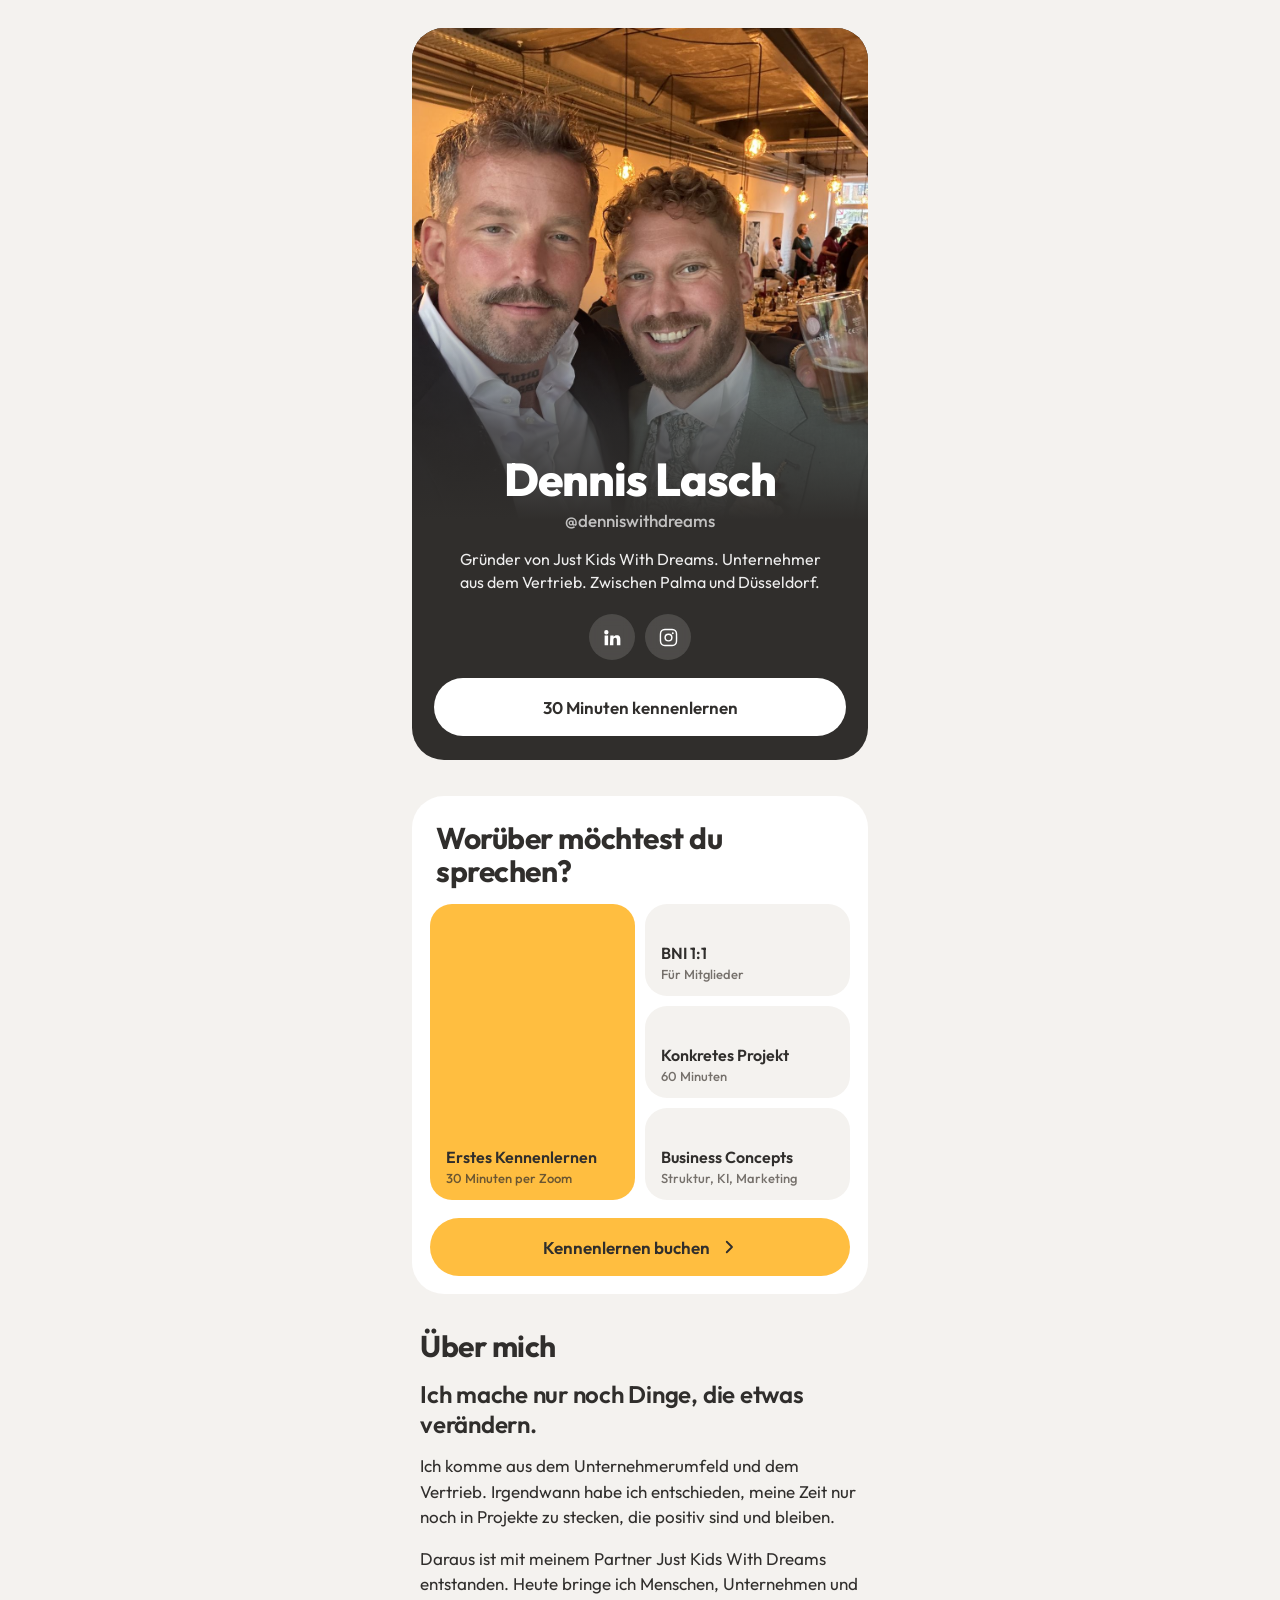
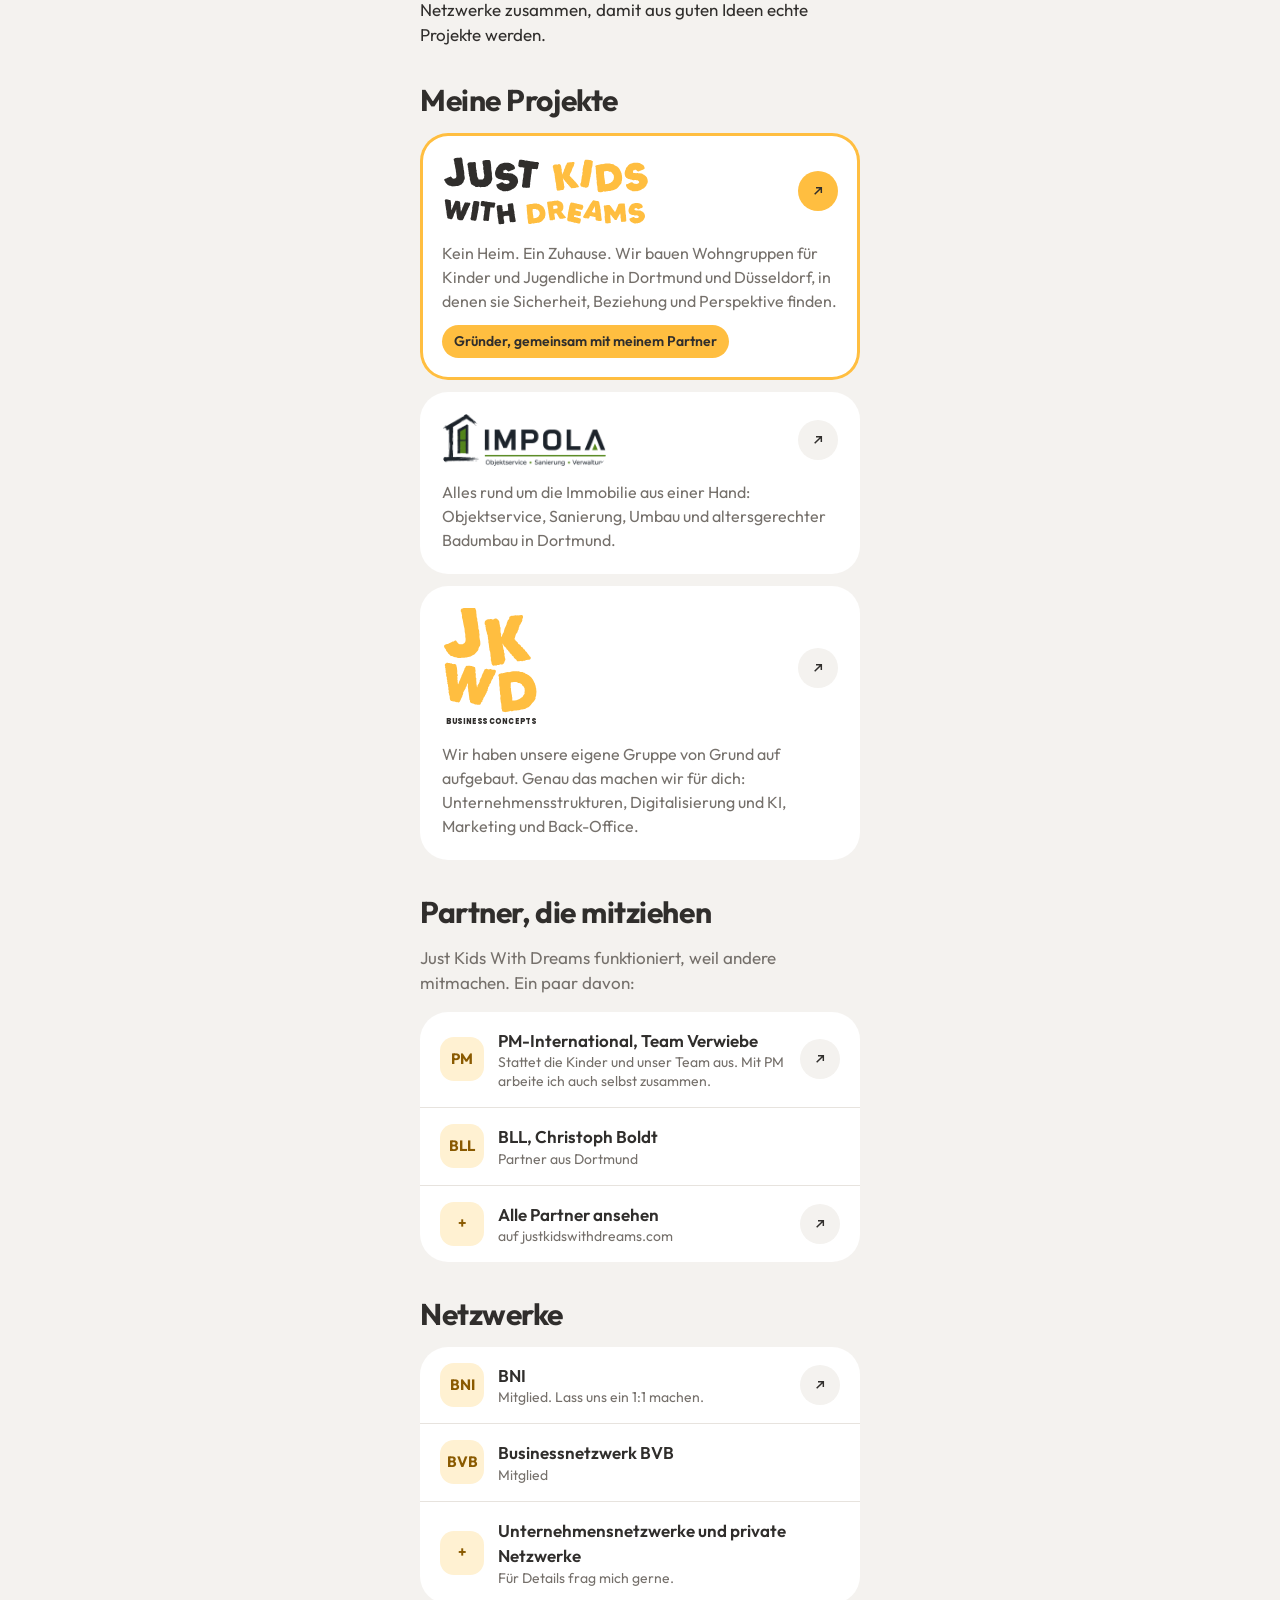
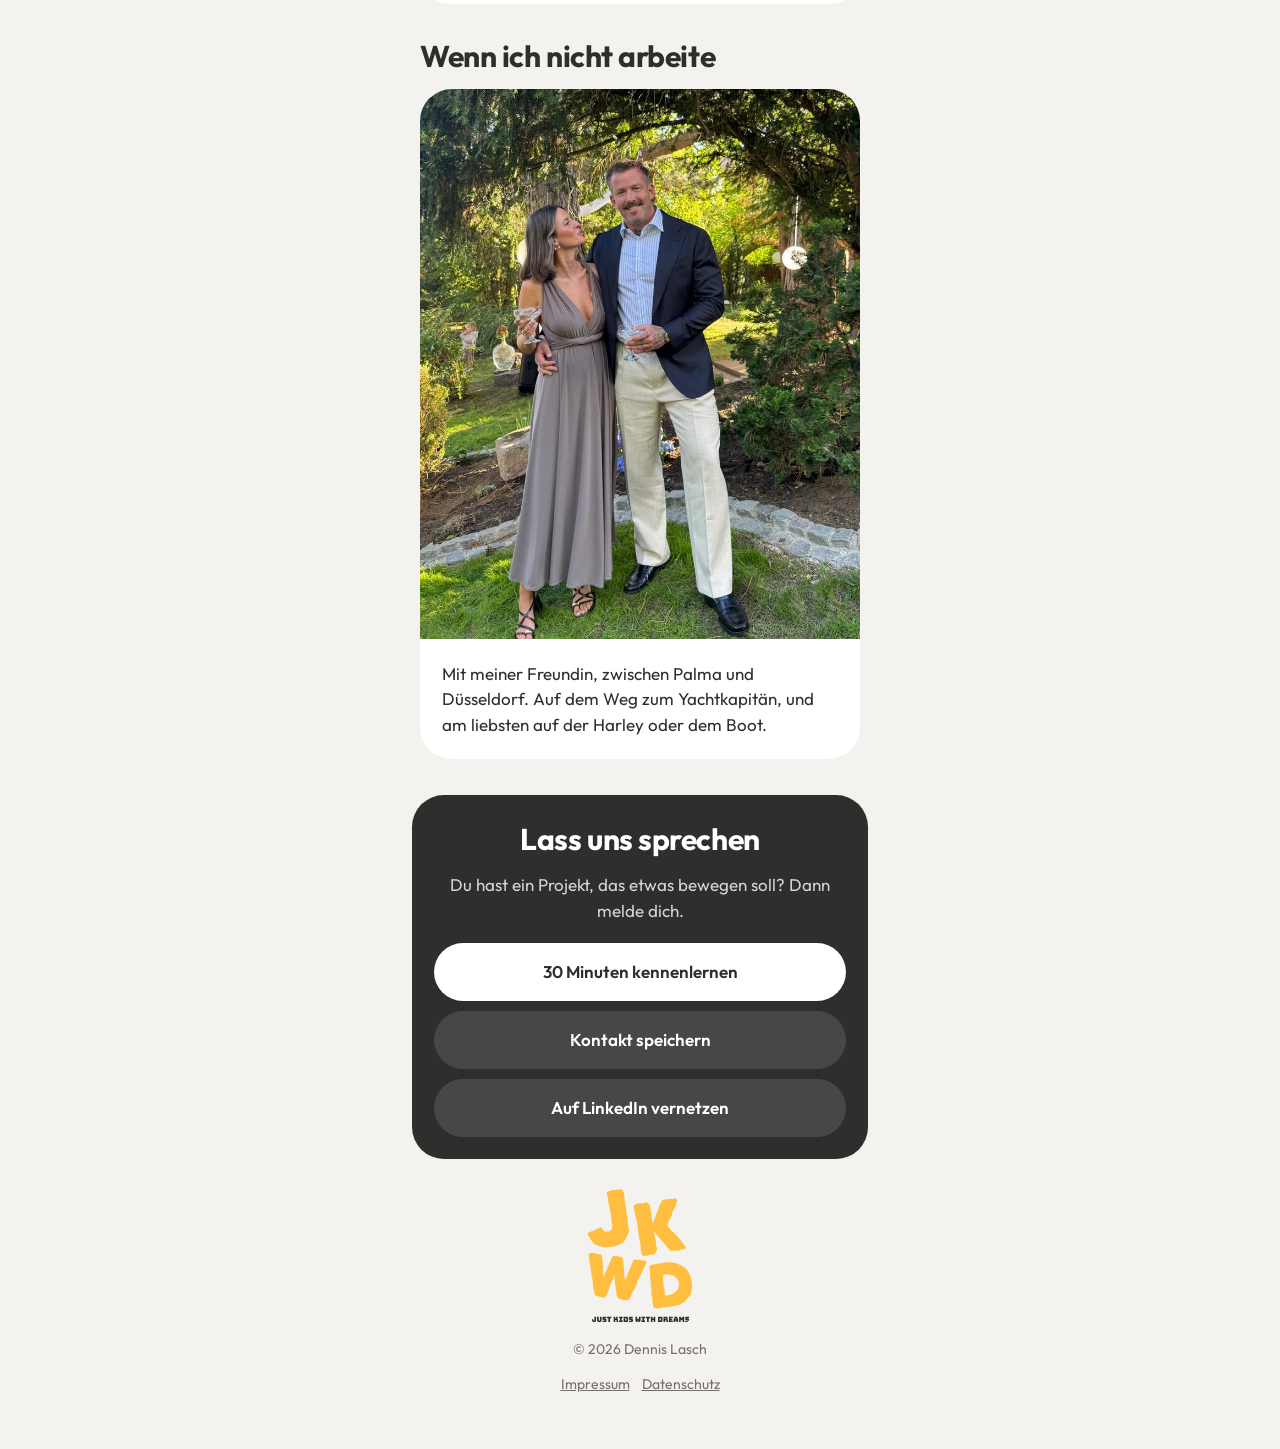
==== index.html @ 97b6167f "Add files via upload" ====
<!DOCTYPE html>
<html lang="de">
<head>
<meta charset="utf-8">
<meta name="viewport" content="width=device-width, initial-scale=1, viewport-fit=cover">
<title>Dennis Lasch – Just Kids With Dreams</title>
<meta name="description" content="Dennis Lasch – Unternehmer, Gründer von Just Kids With Dreams. Zwischen Palma und Düsseldorf.">
<meta property="og:title" content="Dennis Lasch">
<meta property="og:description" content="Gründer von Just Kids With Dreams. Unternehmer aus dem Vertrieb. Zwischen Palma und Düsseldorf.">
<meta property="og:image" content="https://dennislasch.com/og.jpg">
<meta property="og:url" content="https://dennislasch.com/">
<meta property="og:type" content="profile">
<meta name="twitter:card" content="summary_large_image">
<meta name="theme-color" content="#302E2C">
<link rel="icon" href="data:image/svg+xml,%3Csvg xmlns='http://www.w3.org/2000/svg' viewBox='0 0 100 100'%3E%3Ctext y='.9em' font-size='90'%3E%E2%9A%93%3C/text%3E%3C/svg%3E">
<style>
@font-face{font-family:'Outfit';font-style:normal;font-weight:100 900;font-display:swap;src:url([data-uri]) format('woff2')}
@font-face{font-family:'Poppins';font-style:normal;font-weight:800;font-display:swap;src:url([data-uri]) format('woff2')}
:root{
  --green:#FFBE40; --green-deep:#302E2C; --green-soft:#FFF1D2; --accent-ink:#8A5A00;
  --bg:#F4F2EF; --card:#FFFFFF; --ink:#302E2C; --muted:#75706B; --line:#E7E3DE;
  --on-green:#302E2C;
  box-sizing:border-box;
  padding-top:env(safe-area-inset-top,0px);
  padding-bottom:env(safe-area-inset-bottom,0px);
}
@media (prefers-color-scheme:dark){
  :root:not([data-theme="light"]){
    --green:#FFBE40; --green-deep:#262422; --green-soft:#3B3223; --accent-ink:#FFBE40;
    --bg:#1B1A18; --card:#262422; --ink:#F4F1EC; --muted:#A8A29B; --line:#35322F;
  }
}
:root[data-theme="dark"]{
  --green:#FFBE40; --green-deep:#262422; --green-soft:#3B3223; --accent-ink:#FFBE40;
  --bg:#1B1A18; --card:#262422; --ink:#F4F1EC; --muted:#A8A29B; --line:#35322F;
}
*,*::before,*::after{box-sizing:border-box}
html{scroll-padding-top:env(safe-area-inset-top,0px);-webkit-text-size-adjust:100%}
body{margin:0;overflow-x:hidden;background:var(--bg);color:var(--ink);font-family:"Outfit",system-ui,-apple-system,"Segoe UI",Roboto,sans-serif;font-size:17px;line-height:1.5}
img{max-width:100%;display:block}
a{color:inherit}
:focus-visible{outline:3px solid var(--green);outline-offset:3px;border-radius:12px}

/* Fortschrittslinie wie im Onboarding-Design */
.progress{position:fixed;top:0;left:0;right:0;height:calc(3px + env(safe-area-inset-top,0px));padding-top:env(safe-area-inset-top,0px);z-index:10;pointer-events:none}
.progress span{display:block;height:3px;width:0;background:var(--green);border-radius:0 3px 3px 0}

.page{max-width:480px;margin:0 auto;padding:12px 12px 40px}

/* Hero wie link.me */
.hero{position:relative;border-radius:32px;overflow:hidden;background:#302E2C}
.hero-photo{position:relative}
.hero-photo img{width:100%;aspect-ratio:1/1.08;object-fit:cover;object-position:50% 18%}
.hero-photo::after{content:"";position:absolute;inset:0;background:linear-gradient(180deg,rgba(48,46,44,0) 55%,rgba(48,46,44,.75) 82%,#302E2C 100%)}
.hero-text{position:relative;z-index:1;margin-top:-64px;padding:0 22px 24px;color:#fff;text-align:center}
.hero h1{font-size:clamp(36px,11vw,46px);line-height:1;font-weight:800;letter-spacing:-.02em;margin:0}
.handle{margin:6px 0 14px;color:rgba(255,255,255,.7);font-weight:500}
.bio{margin:0 auto 20px;max-width:34ch;font-size:16px;line-height:1.45;color:rgba(255,255,255,.92)}
.socials{display:flex;justify-content:center;gap:10px;margin-bottom:18px}
.socials a{width:46px;height:46px;border-radius:50%;background:rgba(255,255,255,.14);display:grid;place-items:center;color:#fff;backdrop-filter:blur(6px);-webkit-backdrop-filter:blur(6px)}
.socials svg{width:21px;height:21px;fill:currentColor}

.btn{display:flex;align-items:center;justify-content:center;gap:10px;min-height:58px;padding:0 24px;border-radius:999px;font-weight:600;font-size:17px;text-decoration:none;border:0;cursor:pointer;font-family:inherit}
.btn-white{background:#fff;color:var(--green-deep)}
.btn-green{background:var(--green);color:var(--on-green)}
.btn svg{width:18px;height:18px;flex:none}

/* Sektionen */
section{margin-top:36px;padding:0 8px}
h2{font-size:30px;line-height:1.1;font-weight:700;letter-spacing:-.015em;margin:0 0 16px}
.lead{margin:0 0 16px;color:var(--ink)}
.muted{color:var(--muted)}

/* Auswahl-Kacheln wie "What are your expectations?" */
.chooser{background:var(--card);border-radius:32px;padding:26px 18px 18px;margin:36px 0 0}
.chooser h2{padding:0 6px}
.chips{display:grid;grid-template-columns:1fr 1fr;gap:10px;margin:0 0 18px;border:0;padding:0}
.chips legend{position:absolute;width:1px;height:1px;overflow:hidden;clip:rect(0 0 0 0)}
.chip{position:relative}
.chip input{position:absolute;opacity:0;inset:0;margin:0;cursor:pointer}
.chip label{display:flex;flex-direction:column;justify-content:flex-end;min-height:92px;padding:14px 16px;border-radius:22px;background:var(--bg);font-weight:600;font-size:16px;line-height:1.2;cursor:pointer;transition:background .2s,color .2s}
.chip label small{display:block;font-weight:500;font-size:13px;margin-top:4px;color:var(--muted);transition:color .2s}
.chip.tall{grid-row:span 3}
.chip.tall label{height:100%;min-height:296px}
.chip input:checked + label{background:var(--green);color:var(--on-green)}
.chip input:checked + label small{color:rgba(48,46,44,.72)}
.chip input:focus-visible + label{outline:3px solid var(--green);outline-offset:3px}

/* Projekte */
.projects{display:grid;gap:12px}
.project{display:block;text-decoration:none;background:var(--card);border-radius:28px;padding:22px}
.project.feature{background:var(--card);color:var(--ink);box-shadow:inset 0 0 0 3px var(--green)}
.project-head{display:flex;align-items:center;justify-content:space-between;gap:12px;margin-bottom:14px}
.logo{min-height:44px;display:flex;align-items:center}
.logo img{height:52px;width:auto;border-radius:12px}
.logo img.lg{height:72px}
.logo .bc-logo{height:120px;width:auto;display:block;border-radius:12px}
.sign{display:block;width:110px;margin:0 auto 10px;border-radius:18px}
@media (prefers-color-scheme:dark){:root:not([data-theme="light"]) .logo .bc-logo,:root:not([data-theme="light"]) .logo img,:root:not([data-theme="light"]) .sign{background:#fff;padding:8px 10px}}
:root[data-theme="dark"] .logo .bc-logo,:root[data-theme="dark"] .logo img,:root[data-theme="dark"] .sign{background:#fff;padding:8px 10px}
.wordmark{font-weight:800;font-size:22px;letter-spacing:-.01em}
.go{width:40px;height:40px;border-radius:50%;display:grid;place-items:center;background:var(--bg);flex:none}
.feature .go{background:var(--green);color:var(--on-green)}
.go svg{width:16px;height:16px;fill:none;stroke:currentColor;stroke-width:2.2}
.project h3{font-size:21px;margin:0 0 6px;font-weight:700}
.project p{margin:0;font-size:16px}
.feature p{color:var(--muted)}
.project .role{font-size:14px;font-weight:600;margin-top:12px;color:var(--muted)}
.feature .role{display:inline-block;background:var(--green);color:var(--on-green);padding:6px 12px;border-radius:999px}

/* Partner & Netzwerke als Liste */
.list{background:var(--card);border-radius:28px;overflow:hidden}
.row{display:flex;align-items:center;gap:14px;padding:16px 20px;border-top:1px solid var(--line);text-decoration:none}
.row:first-child{border-top:0}
.row .ic{width:44px;height:44px;border-radius:14px;background:var(--green-soft);color:var(--accent-ink);display:grid;place-items:center;font-weight:700;font-size:15px;flex:none}
.row b{display:block;font-weight:600}
.row span.sub{display:block;font-size:14px;color:var(--muted);line-height:1.35}
.row .go{margin-left:auto}

.quote{font-size:24px;line-height:1.25;font-weight:600;letter-spacing:-.01em;margin:0 0 14px}

/* Privat */
.private{background:var(--card);border-radius:32px;overflow:hidden}
.private a.photo{display:block;cursor:default}
.private img{width:100%;aspect-ratio:4/5;object-fit:cover}
.private .txt{padding:22px}
.facts{display:flex;flex-wrap:wrap;gap:8px;margin-top:14px;padding:0;list-style:none}
.facts li{background:var(--bg);border-radius:999px;padding:8px 14px;font-size:15px;font-weight:500}

.final{margin-top:36px;background:var(--green-deep);color:#fff;border-radius:32px;padding:28px 22px 22px;text-align:center}
.final h2{color:#fff}
.final p{color:rgba(255,255,255,.8);margin:0 0 20px}
.final .btn+.btn{margin-top:10px}
.btn-ghost{background:rgba(255,255,255,.12);color:#fff}

footer{text-align:center;font-size:14px;color:var(--muted);margin-top:28px}
footer a{color:var(--muted)}

@media (min-width:720px){
  .page{padding-top:28px}
}
@media (prefers-reduced-motion:reduce){
  *{transition:none!important}
}
</style>
</head>
<body>
<div class="progress" aria-hidden="true"><span id="bar"></span></div>

<main class="page">

  <header class="hero">
    <div class="hero-photo"><img src="[data-uri]" alt="Dennis Lasch mit seinem Partner bei einer Feier" fetchpriority="high"></div>
    <div class="hero-text">
      <h1>Dennis Lasch</h1>
      <p class="handle">@denniswithdreams</p>
      <p class="bio">Gründer von Just Kids With Dreams. Unternehmer aus dem Vertrieb. Zwischen Palma und Düsseldorf.</p>
      <div class="socials">
        <a href="https://www.linkedin.com/in/dennislasch" target="_blank" rel="noopener" aria-label="LinkedIn">
          <svg viewBox="0 0 24 24"><path d="M4.98 3.5a2.5 2.5 0 1 1 0 5 2.5 2.5 0 0 1 0-5zM3 9.75h4v11H3zM9.5 9.75h3.8v1.5h.06c.53-1 1.83-1.8 3.44-1.8 3.68 0 4.2 2.2 4.2 5.1v6.2h-4v-5.5c0-1.3 0-3-1.85-3s-2.15 1.43-2.15 2.9v5.6h-4z"/></svg>
        </a>
        <a href="https://www.instagram.com/denniswithdreams" target="_blank" rel="noopener" aria-label="Instagram">
          <svg viewBox="0 0 24 24"><path d="M12 7.3a4.7 4.7 0 1 0 0 9.4 4.7 4.7 0 0 0 0-9.4zm0 7.7a3 3 0 1 1 0-6 3 3 0 0 1 0 6zm4.9-8.95a1.1 1.1 0 1 0 0 2.2 1.1 1.1 0 0 0 0-2.2zM12 3.6c2.73 0 3.05.01 4.13.06 1 .05 1.54.21 1.9.35.48.19.82.41 1.18.77.36.36.58.7.77 1.18.14.36.3.9.35 1.9.05 1.08.06 1.4.06 4.14s-.01 3.05-.06 4.13c-.05 1-.21 1.54-.35 1.9-.19.48-.41.82-.77 1.18-.36.36-.7.58-1.18.77-.36.14-.9.3-1.9.35-1.08.05-1.4.06-4.13.06s-3.06-.01-4.14-.06c-1-.05-1.54-.21-1.9-.35a3.2 3.2 0 0 1-1.18-.77 3.2 3.2 0 0 1-.77-1.18c-.14-.36-.3-.9-.35-1.9C3.61 15.05 3.6 14.73 3.6 12s.01-3.06.06-4.14c.05-1 .21-1.54.35-1.9.19-.48.41-.82.77-1.18.36-.36.7-.58 1.18-.77.36-.14.9-.3 1.9-.35C8.94 3.61 9.27 3.6 12 3.6zM12 2c-2.72 0-3.06.01-4.13.06-1.07.05-1.8.22-2.43.46-.66.26-1.22.6-1.77 1.16-.56.55-.9 1.11-1.16 1.77-.24.64-.41 1.36-.46 2.43C2.01 8.94 2 9.28 2 12s.01 3.06.06 4.13c.05 1.07.22 1.8.46 2.43.26.66.6 1.22 1.16 1.77.55.56 1.11.9 1.77 1.16.64.24 1.36.41 2.43.46 1.07.05 1.41.06 4.13.06s3.06-.01 4.13-.06c1.07-.05 1.8-.22 2.43-.46a4.9 4.9 0 0 0 1.77-1.16c.56-.55.9-1.11 1.16-1.77.24-.64.41-1.36.46-2.43.05-1.07.06-1.41.06-4.13s-.01-3.06-.06-4.13c-.05-1.07-.22-1.8-.46-2.43a4.9 4.9 0 0 0-1.16-1.77 4.9 4.9 0 0 0-1.77-1.16c-.64-.24-1.36-.41-2.43-.46C15.06 2.01 14.72 2 12 2z"/></svg>
        </a>
      </div>
      <a class="btn btn-white" href="https://scheduler.zoom.us/jkwd-dennis-lasch/dennis-30-min" target="_blank" rel="noopener">30 Minuten kennenlernen</a>
    </div>
  </header>

  <form class="chooser" id="chooser" onsubmit="return false">
    <h2>Worüber möchtest du sprechen?</h2>
    <fieldset class="chips">
      <legend>Termin auswählen</legend>
      <div class="chip tall">
        <input type="radio" name="t" id="t1" value="https://scheduler.zoom.us/jkwd-dennis-lasch/dennis-30-min" data-label="Kennenlernen buchen" checked>
        <label for="t1">Erstes Kennenlernen<small>30 Minuten per Zoom</small></label>
      </div>
      <div class="chip">
        <input type="radio" name="t" id="t2" value="https://scheduler.zoom.us/jkwd-dennis-lasch/bni-1-1" data-label="BNI 1:1 buchen">
        <label for="t2">BNI 1:1<small>Für Mitglieder</small></label>
      </div>
      <div class="chip">
        <input type="radio" name="t" id="t3" value="https://scheduler.zoom.us/jkwd-dennis-lasch/dennis-1h" data-label="Termin buchen">
        <label for="t3">Konkretes Projekt<small>60 Minuten</small></label>
      </div>
      <div class="chip">
        <input type="radio" name="t" id="t4" value="https://scheduler.zoom.us/jkwd-dennis-lasch/jkwd-business-concepts" data-label="Erstgespräch buchen">
        <label for="t4">Business Concepts<small>Struktur, KI, Marketing</small></label>
      </div>
    </fieldset>
    <a class="btn btn-green" id="book" href="https://scheduler.zoom.us/jkwd-dennis-lasch/dennis-30-min" target="_blank" rel="noopener">
      <span id="bookLabel">Kennenlernen buchen</span>
      <svg viewBox="0 0 24 24" fill="none" stroke="currentColor" stroke-width="2.4" stroke-linecap="round" stroke-linejoin="round" aria-hidden="true"><path d="M9 5l7 7-7 7"/></svg>
    </a>
  </form>

  <section id="ueber">
    <h2>Über mich</h2>
    <p class="quote">Ich mache nur noch Dinge, die etwas verändern.</p>
    <p class="lead">Ich komme aus dem Unternehmerumfeld und dem Vertrieb. Irgendwann habe ich entschieden, meine Zeit nur noch in Projekte zu stecken, die positiv sind und bleiben.</p>
    <p class="lead">Daraus ist mit meinem Partner Just Kids With Dreams entstanden. Heute bringe ich Menschen, Unternehmen und Netzwerke zusammen, damit aus guten Ideen echte Projekte werden.</p>
  </section>

  <section id="projekte">
    <h2>Meine Projekte</h2>
    <div class="projects">
      <a class="project feature" href="https://justkidswithdreams.com" target="_blank" rel="noopener">
        <div class="project-head">
          <div class="logo"><img class="lg" src="[data-uri]" alt="Just Kids With Dreams"></div>
          <span class="go" aria-hidden="true"><svg viewBox="0 0 24 24"><path d="M7 17L17 7M9 7h8v8"/></svg></span>
        </div>
        <p>Kein Heim. Ein Zuhause. Wir bauen Wohngruppen für Kinder und Jugendliche in Dortmund und Düsseldorf, in denen sie Sicherheit, Beziehung und Perspektive finden.</p>
        <p class="role">Gründer, gemeinsam mit meinem Partner</p>
      </a>
      <a class="project" href="https://impola.de" target="_blank" rel="noopener">
        <div class="project-head">
          <div class="logo"><img src="[data-uri]" alt="IMPOLA – Objektservice, Sanierung, Verwaltung"></div>
          <span class="go" aria-hidden="true"><svg viewBox="0 0 24 24"><path d="M7 17L17 7M9 7h8v8"/></svg></span>
        </div>
        <p class="muted">Alles rund um die Immobilie aus einer Hand: Objektservice, Sanierung, Umbau und altersgerechter Badumbau in Dortmund.</p>
      </a>
      <a class="project" href="https://jkwdgroup.com" target="_blank" rel="noopener">
        <div class="project-head">
          <div class="logo"><svg class="bc-logo" viewBox="400 350 1092 1330" role="img" aria-label="JKWD Business Concepts" xmlns="http://www.w3.org/2000/svg"><path d="M576.1,903.0c-2.9-1.4-6.7-1.4-9.7-2.2-3.7,0-5.9-1.4-8.2-3.7-2.2-.7490234375-5.2-1.4-5.9-1.4-5.9,0-11.9,0-17.2-2.2-5.9-2.2-11.2-6.7-17.2-8.9-5.2-1.4-10.4-.7490234375-14.9-2.2-8.2-1.4-12.7-9.7-17.9-14.9-4.4-3.7-9.7-5.9-13.4-9.7-3.7-3.7-5.9-8.9-8.2-14.2-3.7-6.7-11.2-11.2-14.9-17.9-2.2-2.9-3.7-5.9-4.4-8.9-.7490234375-3.7-.7490234375-7.4-2.9-9.7-2.9-2.2-5.9-4.4-8.2-7.4-4.4-7.4-8.9-14.9-10.4-23.2-2.2-16.4,17.9-23.9,34.4-26.9,2.9,0,5.9,0,8.9-1.4,6.7-2.2,11.9-8.9,18.7-11.2,4.4-2.2,10.4-1.4,14.2-4.4,5.9-4.4,12.7-9.7,19.4-11.9,4.4-.7490234375,9.7-.7490234375,13.4.7490234375,2.9-2.9,5.2-6.7,8.9-8.2,2.9-2.2,6.7-2.2,9.7-2.2,2.9.7490234375,5.2,1.4,6.7,2.9,1.4,2.2,4.4,5.9,5.2,6.7,2.2,1.4,4.4,2.9,5.9,5.2,1.4,2.9,3.7,5.9,5.2,8.9,2.2,2.9,11.9,11.9,14.9,14.2,1.4.7490234375,3.7,1.4,5.2,2.2,4.4,1.4,9.7,2.2,14.2,1.4,6.7-.7490234375,21.7-1.4,25.4-3.7,1.4-.7490234375,6.7-5.2,7.4-5.9,3.7-2.2,8.2-3.7,11.2-7.4,5.9-6.7,8.9-15.7,9.7-24.7.7490234375-8.2.7490234375-17.2,0-25.4-.7490234375-7.4-2.9-14.2-3.7-20.9,0-8.2,1.4-16.4,0-25.4-1.4-8.9-4.4-17.9-5.9-26.9-1.4-11.9.7490234375-24.7-2.9-36.7-2.9-11.9-6.7-23.2-8.9-35.9-4.4-20.9-6.7-41.9-11.2-62.9-2.2-8.2-5.9-15.7-7.4-24.7-.7490234375-5.9,0-12.7,1.4-18.7-3.7-11.2-7.4-25.4-8.2-35.9-1.4-1.4-2.9-3.7-4.4-5.9-5.2-10.4-2.9-26.2,6.7-32.2,3.7-2.9,8.9-4.4,13.4-3.7,5.2-5.2,14.2-8.2,21.7-7.4,2.2.7490234375,3.7,0,5.9,0,6.7-2.2,13.4-2.9,20.2-2.9s12.7-2.2,18.7-.7490234375c.7490234375,0,1.4-.7490234375,2.2-.7490234375,8.2-3.7,17.2-3.7,26.9-2.9,4.4-1.4,9.7-2.2,14.9-2.9s10.4-.7490234375,14.9,2.2c4.4,2.2,8.9,6.7,11.9,11.2,2.9,4.4,2.9,8.9,5.2,13.4,2.2,5.2,5.2,9.7,5.9,14.9,1.4,7.4,1.4,14.2,1.4,21.7,0,6.7,2.2,14.2,2.9,20.9.7490234375,8.9,0,17.2,1.4,26.2,1.4,7.4,5.9,14.2,6.7,21.7.7490234375,5.2,0,10.4-.7490234375,15.7,0,2.9,1.4,5.2,2.2,8.2,5.2,12.7,5.2,26.9,6.7,40.4,1.4,8.2,3.7,15.7,3.7,23.9.7490234375,2.9-.7490234375,17.2.7490234375,20.2,2.9,8.2,7.4,15.7,8.2,23.9,1.4,6.7-.7490234375,14.2.7490234375,21.7.7490234375,6.7,2.9,13.4,3.7,20.2,0,3.7-2.9,23.9-1.4,28.4,2.2,9.7,3.7,20.9,5.2,31.4,0,1.4,3.7,11.9,3.7,13.4.7490234375,5.9,2.2,31.4.7490234375,37.4-2.2,14.2-10.4,26.2-17.9,37.4-2.2,4.4-2.9,9.7-2.9,14.9-.7490234375,4.4-2.2,9.7-5.2,13.4-8.9,11.9-20.2,22.4-29.9,33.7-3.7,3.7-6.7,8.2-10.4,11.9-6.7,5.2-16.4,5.9-23.9,10.4-5.2,3.7-10.4,7.4-17.2,9.7-8.2,2.9-17.2,4.4-26.2,7.4-6.7,2.9-14.2,4.4-21.7,4.4-2.2.7490234375-10.4-.7490234375-11.9,0-5.2,1.4-10.4,2.9-16.4,3.7-5.9.7490234375-12.7-2.2-18.7,0-8.9,2.2-37.4,3.7-46.4,1.4Z" style="fill: #ffbe40;"/><path d="M964.1,987.6c-6.7-3.7-10.4-11.2-13.4-18.7-2.9-6.7-2.2-13.4-2.2-20.9,0,0-.7490234375,0-.7490234375-.7490234375-2.2-3.7-2.9-8.9-2.9-13.4-2.2-2.9-3.7-5.9-4.4-8.9,0-4.4,2.2-8.2,1.4-12.7-.7490234375-3.7,0-7.4.7490234375-11.2,0-1.4-2.2-4.4-2.2-5.9,0-.7490234375,0-4.4-.7490234375-5.9-3.7-5.2-2.2-12.7-2.2-18.7,0-5.2-.7490234375-10.4-.7490234375-14.9,0-2.2-.7490234375-3.7-1.4-5.2-.7490234375-3.7-.7490234375-7.4,0-11.9-3.7-3.7-4.4-8.9-5.2-14.2-2.9-2.9-5.2-7.4-5.2-11.2,0-3.7,1.4-8.2.7490234375-11.9-1.4-2.9-2.2-6.7-2.2-10.4,0-2.2-1.4-3.7-1.4-5.2-1.4-3.7,0-8.2-.7490234375-11.9v-3.7c-1.4-3.7-2.2-8.2-2.2-12.7-.7490234375-4.4-.7490234375-8.2-1.4-12.7,0-1.4-3.7-12.7-4.4-14.9,0-3.7,1.4-7.4.7490234375-11.2v-10.4c-5.2-10.4-5.2-23.2-5.2-35.9-1.4-2.2-2.2-5.2-2.2-7.4v-12.7c-7.4-9.7-8.9-21.7-10.4-33.7,0-1.4-.7490234375-2.9-.7490234375-3.7,0-1.4-1.4-3.7-2.2-4.4-1.4-2.2-4.4-14.9-5.2-17.9-2.2-9.7-3.7-19.4-3.7-29.9-2.2-2.2-3.7-5.9-3.7-9.7,0-1.4.7490234375-7.4,2.2-11.9-2.9-2.9-6.7-5.2-8.2-8.9-4.4-9.7-1.4-30.7,5.2-39.6,2.2-2.9,5.9-5.9,10.4-7.4,1.4-.7490234375,8.9-5.9,10.4-6.7,8.2-2.9,17.9-2.2,26.2-3.7,8.2-.7490234375,16.4-2.2,24.7-1.4,5.2.7490234375,9.7,2.9,14.2,5.2,5.9-2.9,10.4-8.2,17.2-10.4,7.4-2.9,17.2-.7490234375,24.7,2.2,5.2,2.2,9.7,5.9,12.7,10.4,0,0,0,.7490234375.7.7490234375,4.4,2.2,8.2,8.2,8.9,13.4,0,.7490234375,2.2,2.2,2.9,2.9,1.4,2.2,2.2,5.2,2.2,8.2.7490234375,5.2,2.2,11.2,1.4,16.4-.7490234375,2.2,2.9,5.9,2.9,8.2.7490234375.7,0,7.4.7490234375,8.2,0,.7490234375,1.4,2.2,1.4,2.9,1.4,3.7.7490234375,8.2,0,12.7,0,.7490234375,0,1.4.7490234375,1.4,2.9,2.9,4.4,5.9,4.4,8.9,2.2,5.2,2.9,11.2,2.2,16.4-1.4,7.4-.7490234375,22.4,0,38.9.7490234375,1.4.7490234375,3.7,1.4,5.2,0,.7490234375,2.2,2.9,2.2,3.7,4.4,5.2,3.7,20.9,1.4,27.7,0,.7490234375,0,1.4-.7490234375,2.2.7490234375,4.4,1.4,7.4,2.9,9.7,0,1.4.748046875,2.2.748046875,3.7.7490234375-.7490234375.7-1.4,1.4-1.4,5.9-11.9,9.7-24.7,15.7-36.7,2.9-5.2,6.7-9.7,10.4-14.9v-4.4c.7490234375-1.4,2.2-4.4,2.2-5.2-.7490234375-3.7,0-8.2,2.2-11.2,0-.7490234375.7-1.4,1.4-2.2.7490234375-5.9,1.4-11.2,3.7-17.2,2.2-6.7,5.9-12.7,9.7-19.4l.748046875-.7490234375c0-4.4,2.2-8.2,5.2-11.2.7490234375-.7490234375,0-2.2,0-2.9,0-3.7,2.9-7.4,5.2-10.4,0-2.2,1.4-4.4,2.2-6.7v-5.9c.7490234375-1.4,1.4-3.7,2.2-5.9.7490234375-2.9,1.4-5.2,2.9-6.7,1.4-2.2,1.4-5.9,2.9-8.2.7490234375-1.4,2.9-5.2,3.7-6.7,0-3.7,0-7.4,2.2-10.4,2.2-4.4,6.7-8.2,11.9-10.4.7490234375-1.4,1.4-2.9,2.2-4.4-1.4-7.4,2.2-20.2,8.9-23.9,3.7-1.4,22.4-7.4,26.2-8.2,4.4-.7490234375,8.2,0,12.7-.7490234375s22.4-5.2,26.9-4.4c1.4,0,4.4,1.4,5.2,1.4,4.4-.7490234375,9.7-2.2,14.2-1.4,14.2,0,28.4-4.4,42.6-4.4,13.4-.7490234375,18.7,14.9,16.4,27.7-.7490234375,6.7-5.2,12.7-8.2,18.7-1.4,1.4.7490234375,10.4.7490234375,12.7-.7490234375,11.2-8.9,20.9-14.2,30.7-1.4,3.7-2.9,7.4-5.2,11.2-2.9,5.2-6.7,9.7-10.4,14.2-2.2,2.2-2.2,5.9-2.9,8.9-.7490234375,5.9-3.7,11.2-6.7,17.2-.7490234375.7-1.4,2.2-1.4,3.7,1.4,5.9.7490234375,12.7-2.2,17.9-2.2,3.7-9.7,15.7-9.7,19.4.7490234375,4.4-1.4,8.9-3.7,11.9-3.7,5.2-8.9,9.7-11.9,14.9-4.4,5.9-11.9,37.4-14.2,44.1,0,2.2-2.2,9.7-3.7,11.2-.7490234375.7-2.2,1.4-2.9,2.2,5.2,2.2,9.7,5.9,12.7,10.4,1.4,2.9,2.2,6.7,2.9,9.7,0,1.4,1.4,2.2,2.2,2.9,5.9,3.7,12.7,7.4,17.9,12.7,2.9,2.9,4.4,6.7,5.2,11.2.7490234375,1.4,1.4,3.7,2.9,4.4,9.7,6.7,21.7,11.2,26.9,20.9,2.2,2.9,2.9,7.4,4.4,10.4,1.4.7490234375,3.7,2.2,3.7,2.9,2.2,1.4,5.9,1.4,7.4,3.7,5.9,5.2,11.9,11.2,14.9,18.7.7490234375.7.7490234375,1.4,1.4,1.4.7490234375.7,1.4,2.2,2.2,2.9,1.4.7490234375,2.9,1.4,4.4,2.9.7490234375.7,4.4,1.4,5.2,2.2,3.7,1.4,5.9,6.7,5.9,11.2.7490234375.7,1.4,2.2,2.2,2.9l5.9,5.9c1.4.7490234375,2.9,1.4,3.7,2.2,0,0,0,.7490234375.7,1.4.7490234375,1.4,1.4,2.2,2.2,2.9,1.4.7490234375,2.9,1.4,3.7,2.2.7490234375,1.4,1.4,2.2,2.2,4.4,1.4,1.4,2.2,4.4,2.9,6.7,2.2,1.4,4.4,4.4,6.7,6.7,2.9,3.7,5.9,6.7,7.4,11.2,3.7,4.4,8.2,8.2,9.7,13.4.7490234375.7.7490234375,2.9,1.4,2.9,3.7,2.9,7.4,5.2,10.4,8.9,6.7,8.9,4.4,20.9-5.2,26.2-7.4,3.7-16.4,1.4-23.9,3.7-6.7,2.9-14.9,2.9-22.4,3.7-2.2,3.7-5.9,6.7-10.4,7.4-4.4,1.4-9.7.7490234375-14.9,0-4.4,0-8.9,2.9-14.2,3.7-6.7.7490234375-12.7-.7490234375-19.4-1.4-3.7,0-7.4,2.2-11.9,2.2-3.7.7490234375-8.2-.7490234375-11.9,0-.748046875,0-5.9,1.4-6.7,1.4-4.4,0-8.9-2.9-11.2-6.7-.7490234375-2.2-.7490234375-3.7-.7490234375-5.9-2.9-1.4-5.9-3.7-8.2-6.7-5.2-7.4-14.9-11.2-20.2-18.7-2.2-2.9-4.4-6.7-5.2-10.4-.7490234375-1.4-.7490234375-3.7-1.4-4.4-6.7-5.2-14.2-8.9-18.7-15.7-2.9-3.7-4.4-8.9-5.2-13.4-5.2-2.9-11.2-5.2-15.7-8.9-3.7-3.7-5.9-9.7-5.9-14.9-5.2-2.9-11.9-6.7-14.2-12.7,0-.7490234375-.7490234375-3.7-1.4-4.4-3.7-5.2-11.2-6.7-14.9-11.9s-5.2-12.7-10.4-17.2c-7.4-8.2-16.4-15.7-23.2-24.7-.7490234375-2.2-5.2-11.2-6.7-12.7-2.2-2.9-4.4-5.2-6.7-8.2,1.4,6.7,2.2,12.7,3.7,18.7,1.4,10.4,5.2,20.2,5.2,30.7.7490234375,2.2.7490234375,4.4.7490234375,5.9,1.4,3.7,2.2,7.4,2.2,11.2,2.9,3.7,5.2,8.2,5.9,12.7s-.7490234375,8.2-1.4,11.9c2.2,4.4,2.2,9.7,2.9,14.9.7490234375,0,2.2,1.4,2.2,2.2.7490234375.7,2.9,5.2,2.9,6.7.7490234375,5.2-1.4,11.2-2.9,16.4,3.7,5.2,3.7,12.7,4.4,19.4,0,.7490234375,1.4,2.9,1.4,3.7,2.2,4.4,2.9,10.4,4.4,14.9,2.9,7.4-.7490234375,19.4-6.7,27.7-2.2,8.9-8.2,23.2-12.7,27.7-3.7,4.4-9.7,7.4-15.7,8.2-6.7,1.4-13.4,0-20.2-2.2-.7490234375-.7490234375-1.4-1.4-2.2-.7490234375-3.7,2.9-8.2,5.9-13.4,7.4-4.4,1.4-8.9,1.4-14.2,1.4-.7490234375,0-2.2.7490234375-3.7.7490234375-.7490234375.7-5.2,4.4-5.9,4.4-2.2.7490234375-5.2.7490234375-7.4,0-1.4,0-8.2-1.4-11.2-1.4-2.9.7490234375-5.2,1.4-7.4,2.2-5.9,2.2-13.4,2.9-17.9-.7490234375Z" style="fill: #ffbe40;"/><path d="M806.1,1422.3c-3.5,0-7.7-1.2-11.4-1.2-4.7,0-10.2.6005859375-14.3-1.1-1.2,0-1.8-1.2-3-1.2-2.4.599609375-5.4,1.2-7.8.599609375-6,0-11.3-5.4-17.4-7.2-7.1-1.7-14.3-4.2-22.2-5.3-3.5-.6005859375-8.3-1.8-10.1-5.4-1.2-1.2-1.8-3-2.4-4.7-4.7-1.7-8.4-7.2-7.2-14.4,0-1.7-1.2-8.4-1.2-9.6,0-1.1-3.5-3.5-4.7-4.7-1.7-3.5-1.7-17.4-1.7-21.5-.6005859375-3-1.7-5.4-1.7-8.4-.6005859375-3-.6005859375-6.6-.6005859375-9.6,0-1.7-1.2-3.5-1.7-4.7-.6005859375-2.3,0-10.2,0-12.5-4.7-4.8-2.4-14.4-2.4-21.6v-.599609375c-1.2-3-3-5.4-3.5-8.4-.6005859375-2.4-2.4-15-2.4-18,0-1.2.6005859375-3.6.6005859375-6-.6005859375-1.8-1.2-4.2-1.2-6v-3c-.6005859375-1.2-.6005859375-2.4-1.2-4.2-.599609375-2.4,0-5.4,0-8.4,0-1.2-1.7-3.5-1.7-4.7-1.7-4.2-1.2-13.8.599609375-20.4-.599609375-1.7-.599609375-3.5-.599609375-5.4-.6005859375-1.7,1.2-9,.599609375-10.2-1.2-3.5-1.7-6.5-2.3-10.2-3,3.0-6.0,6.0-9.0,9.6.6005859375,1.7.6005859375,4.2.6005859375,6v1.7c0,4.2-1.7,8.4-4.2,12,0,1.2,0,2.4-.599609375,3-1.8,3.6-5.4,6.6-6.6,10.2-.599609375,2.4-1.7,4.2-3,6.6-.599609375,0,0,1.7,0,2.3,0,5.4-4.2,9.0-7.2,13.8-1.7,4.2-3.5,8.3-6,12-1.2,1.7-1.7,3-3,4.2-.599609375,1.2-1.2,1.7-1.7,3,0,4.7-4.2,8.3-7.2,11.4-.599609375.5-1.7,1.7-2.4,3.5.6005859375,4.7,1.2,9,0,13.2,0,1.2-.599609375,2.3-.599609375,4.2-.599609375,2.3-.599609375,4.7-1.7,7.2-1.2,2.3-6.6,10.2-6.6,12.5.6005859375,3.6,0,6.6-1.1,9.6-.6005859375,1.1-4.2,4.7-4.2,6-1.2,4.2-1.8,7.7-4.2,11.3-.6005859375,1.2-6,8.4-6.6,9.6,0,1.2-.599609375,5.4-.599609375,6.5-1.2,6-5.4,12-9.6,16.2-2.3,4.2-3.5,10.2-7.1,13.2-1.8,1.2-3.6,1.8-5.4,2.4-1.7,1.2-4.2,2.4-7.2,2.4-4.7,0-9.5-1.8-12-5.4-3,1.2-6,1.7-9,1.2-4.7,0-9-2.4-13.2-4.2s-8.4-1.7-13.2-3c-3.5-.6005859375-7.2-2.4-10.7-3.6-2.4-.599609375-4.8,0-7.2,0-3,.6005859375-5.4,0-8.4-1.1-6-1.8-16.2-11.4-17.4-18.0-.599609375-2.3.6005859375-5.3-1.2-7.7-3.5-6.5-1.7-15-1.1-22.7,0-6.6-5.4-12.6-7.2-19.2-1.2-6-1.2-12-1.7-18.0,0-.599609375-.6005859375-1.1-1.2-1.7-2.4-3-4.2-7.2-3.6-10.7,0-4.7,1.2-10.2,2.4-15,.599609375-4.2-3.5-7.8-4.2-12-1.2-3-1.7-6-1.2-9,0-3.6,1.8-16.8.6005859375-19.8-1.8-4.2-3.6-7.7-4.2-12-.6005859375-6,.599609375-12.5,0-19.2,0-.599609375-2.4-1.2-2.4-1.7-3-2.4-4.7-6-4.7-9,0-4.8,1.7-9.6,3-13.8-2.4-1.7-4.7-4.7-5.4-7.7-.599609375-4.7,1.2-9.5,1.8-14.4-3-3.5-5.4-8.3-6-12.5-.6005859375-6,2.3-12,1.7-18,0-1.8-4.8-9-5.4-10.8-4.2-9-3-19.7-2.4-30,0-1.2.6005859375-4.2,0-4.7-3-3-6-6.6-6.5-10.8-.599609375-3.5,0-7.1.599609375-10.7,0-1.2,1.8-6.5,1.2-7.7-1.2-3.6-2.3-6.6-3-10.2-.599609375-5.4,0-10.7,0-16.7-2.3-2.4-4.7-6-4.7-9.6-.599609375-4.2.599609375-8.4,1.7-12-2.3-3.6-4.7-7.7-4.7-12,0-6,3.5-15.6,9.5-18,2.4-.6005859375,3.6-4.2,6-5.4,3-2.4,6.6-3.5,10.8-3.5s8.3,1.1,12.5,2.3c4.2.6005859375,9-1.2,13.2-.599609375,3,.599609375,6,2.3,7.8,4.7,4.7-.599609375,9.5-1.7,13.7-.599609375,1.7.599609375,3.5,3,5.4,4.1,4.1,1.8,9,3,13.1,4.2,7.8,2.4,16.2-.599609375,24.0.6005859375,4.2,0,8.3,3,10.2,6.5,1.7,3.6,1.1,7.2,2.3,10.7,1.7,8.4,5.4,16.8,6.6,25.2,1.2,5.3.599609375,10.7,1.2,16.1.599609375,3.0,1.7,18.6,1.7,21.6.599609375,7.7-1.7,15-.6005859375,22.2,1.2,7.2,8.4,13.8,7.8,21,0,5.4-4.8,9.6-8.4,13.2,1.7,6,4.7,12.6,4.7,18.6-.599609375,1.7-3,11.4-3,13.7,0,.6005859375,1.7,2.4,2.4,3,3,5.4,3,10.2,0,16.2,1.2,4.8,2.3,10.2,3,15.6,0,6.5,1.2,13.7,2.3,20.4,1.2-1.8,2.4-3,3.6-4.8,0,0,.599609375-.599609375.5-1.1,1.2-2.4,2.4-4.8,4.2-6.6v-.599609375c2.4-6.6,2.4-13.2,4.7-19.2,3-6.6,8.4-13.2,11.4-20.4,0-3,1.2-6.6,2.4-9.6.599609375-.599609375,1.2-1.7,1.7-2.3.599609375-6,4.7-12,7.7-17.4.6005859375-.599609375,1.2-1.7,1.2-3-.599609375-6,2.4-12,6-17.4,1.7-3,3-6.5,4.2-10.2,1.7-4.7,4.7-9,7.2-13.7,1.7-3,2.3-6.6,3.5-10.2,4.2-9.5,8.4-19.2,12.6-28.8-.6005859375-3.5,0-8.3,2.3-10.7,1.2-1.2,5.4-6.5,6-7.7,2.4-5.4,4.8-10.7,6.6-15.6,3.5-9,15.5-8.3,24.6-5.3.599609375,0,1.1-.6005859375,1.7-.6005859375,4.7-.599609375,9-.599609375,13.7-.599609375,5.4,0,10.2,2.3,15.6,3,3.5,1.2,7.7,0,12,.599609375,2.3.6005859375,4.7,1.8,7.2,3.6,3,0,6.5,0,9.5.599609375,2.4.6005859375,5.4,2.4,7.7,5.4,7.8,0,14.4,6,13.8,13.7,0,1.7-1.7,6-.6005859375,7.2,1.8,3.5,2.4,7.7,1.8,12,1.1,1.7,1.7,3.6,2.3,5.4v2.3c.6005859375,7.8-2.3,16.8-3.5,24.6,3,3,6,7.2,6.5,11.4.6005859375,6.5-1.7,13.2-1.2,19.7,1.2,4.7,0,10.2-.599609375,15,0,1.8.599609375,3,1.2,4.2,3,4.2,6.5,9.6,6,14.4,0,4.2-1.7,8.4-1.7,13.2.599609375,6,1.2,12,1.7,18,.599609375,4.2,1.2,7.7,1.2,11.4,0,2.3-1.2,10.2-.6005859375,12,3.6,10.7,3,22.7,6,33.6.6005859375,1.7.6005859375,6,.6005859375,10.7.599609375-.599609375.5-1.2.599609375-1.2.6005859375-1.7,4.2-7.2,4.2-8.4,0-3-.599609375-6,0-9,.599609375-4.7,3.6-9,6-12.5,4.2-5.4,8.4-10.2,10.7-16.8,2.4-6,4.8-12,7.2-18,.6005859375-2.3,1.8-4.2,1.2-6.5-1.2-3.6-.599609375-7.7.6005859375-10.7,1.7-3.0,4.1-4.8,4.7-7.8,2.3-7.2,4.2-15,9.5-19.7,1.2-1.2,5.4-4.2,5.4-6,.599609375-3,.599609375-6,1.2-9,1.2-4.8,3.5-9,6-13.2,2.3-4.2,1.2-9.6,3-13.8,2.3-3.5,6-6.5,7.7-10.7,2.4-4.7,3-10.2,4.7-15,1.2-1.7,6-7.7,6.6-9.6.599609375-4.1,1.2-9,3.5-12,2.4-3,12.6-7.2,16.2-7.7,8.4-1.7,18,1.7,25.8,5.4,3.5-2.4,9-2.4,13.7-2.4,5.4.599609375,12-1.7,17.4.599609375,4.7,2.4,10.2,6.0,15.5,6.6,4.8,0,25.8.599609375,30.0,1.7,15,4.7,7.2,24,0,38.4-.6005859375,1.7-1.2,3.6-1.2,6,.599609375,2.4-1.2,6.6-3,8.4-1.2,1.2-3,1.7-4.2,3-2.4,4.7-3.5,10.2-6.5,14.4-.6005859375,1.1-7.8,6.5-8.4,8.3,0,1.2.599609375,6,.599609375,7.8.6005859375,5.3-4.2,10.2-7.2,14.3-3,3.6-5.3,7.8-9.5,10.2,0,3,0,6.6-.599609375,9.6-1.2,4.2-4.2,7.2-7.2,9.5,0,4.2.599609375,8.4,0,12.6-1.2,4.7-6,8.4-9.6,11.4-1.7,1.1-6,5.3-6,8.3,0,2.4,1.2,5.4,0,8.4-.599609375,2.4-3,5.4-5.4,7.2-.599609375.5-2.3,5.3-2.3,6-2.4,4.2-6,7.7-8.4,11.4-.599609375,1.1.6005859375,3.5,1.2,4.7.599609375,6-3,12-6.6,17.4-.599609375.5,0,1.1.6005859375,2.3,1.2,3.6.599609375,8.4-1.2,12-2.4,4.2-6,7.2-9.5,10.8,1.1,3.5,1.1,7.7-.6005859375,10.7-2.3,3.5-5.4,6.5-8.4,9.5,0,4.2-1.1,8.4-3.5,11.4-1.2,1.2-5.4,4.2-5.4,6,0,1.8,0,4.2-.599609375,6-3.5,9.6-12.6,16.8-17.4,25.8-1.7,2.3,0,6-.599609375,9-1.2,6.5-7.8,11.4-12,16.7-1.2.6005859375,1.1,3,1.7,4.8.599609375,3.5-.6005859375,8.3-3.6,11.3-1.1,1.2-9,4.8-9.5,7.2-1.7,2.4-5.4,16.7-7.7,19.2-4.2,5.4-13.8,6-21.6,6Z" style="fill: #ffbe40;"/><path d="M1103.7,1504.5c-6-.6005859375-12-3.6-18.5-4.7-4.2-1.2-9-.6005859375-13.2-3-5.4-4.2-7.2-10.8-6-18.0-3-3-4.7-7.1-6-12-1.2-6.5,0-13.7-.6005859375-21-1.7-10.7-1.7-21-2.3-31.8,0-4.1-1.2-7.7-3-11.3-4.2-10.8-3.6-22.8-4.8-33.6-.599609375-6-3.5-12-3-18.6,0-4.1,3.6-25.7,3-30,0-.599609375-1.1-2.3-1.7-3-6.6-10.7-3.6-25.7-4.7-38.4-.6005859375-7.2-3.6-13.7-3.6-20.4-.599609375-9,1.2-17.3.6005859375-26.4,0-6-3.6-12-4.2-18.5-1.7-14.4-1.2-28.8-1.2-42.6,0-7.2,0-15-1.2-21.6-.599609375-6.5-3-13.2-3-19.2,0-3.5,2.4-15,.6005859375-18-2.4-4.2-4.8-9-6.0-13.7,0-1.7,0-4.2.6005859375-6.6.599609375-1.1,1.7-3,1.7-3.5.6005859375-1.7,2.4-2.4,3.6-3.6,2.3-1.7,4.7-4.1,8.3-5.3,3-.6005859375,6-1.2,9.0-2.4,3-1.7,6-4.2,9.5-4.2,5.4,0,12,1.8,17.4-.599609375,3-1.2,6.5-2.4,10.2-3,4.2-1.2,8.3-.6005859375,12.5-1.2,2.4-.599609375,4.2-1.7,6-3.5.6005859375-.6005859375,4.2-1.8,5.4-1.8,2.4,0,4.2,0,6.5-.599609375,1.8.599609375,3.6.599609375,5.4,0,3-.599609375,6.6-1.2,10.2-1.7,3,0,5.4,0,8.4,1.2,1.2.599609375,1.7.599609375,3,.599609375,7.2-2.4,13.7-4.7,21-6.5,4.2-.6005859375,8.4-.6005859375,12.6-1.2,5.3-1.2,10.7-2.4,16.1-3,7.2,0,15.0.599609375,22.2,0,6.5-.6005859375,13.1-2.4,19.7,0,6.5,2.3,15-.6005859375,22.2,1.2,5.4,1.1,9.5,6,15.5,6.5,6.6,1.2,13.8-2.4,20.4,0,3,1.2,5.4,4.2,9,5.4,3.6,1.1,7.8,2.3,12.0,4.1,4.7,2.4,9,6.0,13.1,8.4,6.0,2.4,13.2,3.6,17.4,7.7,1.2,1.2,4.2,4.2,5.4,4.8,4.2,1.7,9,3.5,12.5,6,4.8,2.3,8.4,6.5,12.6,9.5,7.2,5.4,15,11.4,20.4,19.2,3.5,4.8,7.2,9.6,10.7,15,1.2,3,2.4,6,3.6,9.0,1.7,4.1,5.3,7.7,7.7,12,1.7,3.5,3,7.7,4.7,11.3,1.7,4.2,5.4,7.2,6.6,11.4,1.7,4.2,3,9,4.1,13.7,1.8,6.0,4.8,10.8,6,16.8,0,1.7,1.2,11.4,1.2,13.2,1.2,4.2,3,7.7,4.2,12,1.2,6.5.6005859375,13.2,1.2,19.7,1.2,6.6,2.4,13.2,2.4,19.8-.6005859375,10.2-2.4,19.7-3,29.4,0,4.1,0,7.7-.6005859375,11.3-.599609375,5.4-3,10.8-5.4,15.6-.599609375,1.7-3,6.5-2.3,7.7.599609375,4.2,1.7,7.7.599609375,12-1.2,6-13.7,24.0-17.4,28.2-6,7.2-13.7,13.2-18.5,21.0-10.2,14.3-21,29.4-35.4,40.2-4.7,3-9.6,6-14.4,8.3-5.4,3.0-12,4.8-17.4,7.8-6,3-11.3,6.5-17.3,9-9.6,3-19.2,5.4-28.8,6.5-6,1.2-12,.6005859375-18,2.4-5.4,1.2-10.7,3.5-16.7,4.2-5.4,1.2-10.8.599609375-16.2,1.2-6.0,1.1-12.0,3-18.0,3.5-4.7.599609375-9.5-.599609375-15,0-8.4,1.2-16.2,7.2-25.2,7.7-6,.6005859375-12.5-2.3-17.4-6-7.7,1.7-15,7.2-22.2,9.6-6,1.7-12.5,1.2-18.5,3-5.4,1.7-11.4,3-16.8,3ZM1181.7,1376.7c6.6-.599609375,13.7-1.2,20.4-1.2,6,0,11.4-2.3,16.7-3.5,4.2-.599609375,8.4-1.2,12.6-3,9-3,18-7.2,27-10.2,6-3,11.4-7.7,16.2-12,4.2-3,9-4.2,12.6-7.2,3-3,6.5-6,8.3-9.5,1.8-3.6,3-7.2,4.8-10.2,3.5-4.8,16.2-18,15-24.0,0-1.7-.6005859375-3.5-1.2-5.3-.599609375-6.6,2.4-13.2,3.5-19.8.6005859375-2.3-1.1-15-1.7-17.3,0-3.6,0-14.4-2.3-17.4-2.4-3-5.4-6-7.2-9.6-1.8-3.5-3.6-7.7-6-10.7-4.2-3.5-9-6-12.0-10.2-3-3.5-4.1-8.4-6-12.5-1.7-4.2-13.2-8.4-17.3-10.2-6.6-2.4-14.4-.6005859375-21.6-2.4-4.2-1.7-7.2-5.4-11.4-7.2-7.7-3.5-40.2-1.7-48.6-1.7-4.1.599609375-7.7.599609375-12,1.7-3.5,1.7-6.5,4.2-10.2,6.6,2.4,6,.6005859375,13.2.6005859375,19.7,0,7.2.599609375,15,0,22.2-.6005859375,3.6-1.2,7.2-1.7,10.7,3,3.6,4.7,7.8,4.7,12.0,1.2,9-.6005859375,19.2,1.7,28.2s3.5,18,4.2,27c.599609375,3.5,2.3,6.5,3,9.5,2.4,8.4,1.7,16.8,2.4,25.2,0,2.4,1.1,4.8,2.3,6.6,3,7.2-1.2,15.6-.599609375,23.4,0,.599609375,1.7,3,2.3,3.5.6005859375,3,1.2,6,1.2,9Z" style="fill: #ffbe40;"/><text x="946" y="1640" text-anchor="middle" textLength="1000" lengthAdjust="spacingAndGlyphs" style="font-family:Poppins,'Outfit',sans-serif;font-weight:800;font-size:86px;fill:#302E2C">BUSINESS CONCEPTS</text></svg></div>
          <span class="go" aria-hidden="true"><svg viewBox="0 0 24 24"><path d="M7 17L17 7M9 7h8v8"/></svg></span>
        </div>
        <p class="muted">Wir haben unsere eigene Gruppe von Grund auf aufgebaut. Genau das machen wir für dich: Unternehmensstrukturen, Digitalisierung und KI, Marketing und Back-Office.</p>
      </a>
    </div>
  </section>

  <section id="partner">
    <h2>Partner, die mitziehen</h2>
    <p class="lead muted">Just Kids With Dreams funktioniert, weil andere mitmachen. Ein paar davon:</p>
    <div class="list">
      <a class="row" href="pm/">
        <span class="ic">PM</span>
        <div><b>PM-International, Team Verwiebe</b><span class="sub">Stattet die Kinder und unser Team aus. Mit PM arbeite ich auch selbst zusammen.</span></div>
        <span class="go" aria-hidden="true"><svg viewBox="0 0 24 24"><path d="M7 17L17 7M9 7h8v8"/></svg></span>
      </a>
      <div class="row">
        <span class="ic">BLL</span>
        <div><b>BLL, Christoph Boldt</b><span class="sub">Partner aus Dortmund</span></div>
      </div>
      <a class="row" href="https://justkidswithdreams.com" target="_blank" rel="noopener">
        <span class="ic">+</span>
        <div><b>Alle Partner ansehen</b><span class="sub">auf justkidswithdreams.com</span></div>
        <span class="go" aria-hidden="true"><svg viewBox="0 0 24 24"><path d="M7 17L17 7M9 7h8v8"/></svg></span>
      </a>
    </div>
  </section>

  <section id="netzwerke">
    <h2>Netzwerke</h2>
    <div class="list">
      <a class="row" href="https://scheduler.zoom.us/jkwd-dennis-lasch/bni-1-1" target="_blank" rel="noopener">
        <span class="ic">BNI</span>
        <div><b>BNI</b><span class="sub">Mitglied. Lass uns ein 1:1 machen.</span></div>
        <span class="go" aria-hidden="true"><svg viewBox="0 0 24 24"><path d="M7 17L17 7M9 7h8v8"/></svg></span>
      </a>
      <div class="row">
        <span class="ic">BVB</span>
        <div><b>Businessnetzwerk BVB</b><span class="sub">Mitglied</span></div>
      </div>
      <div class="row">
        <span class="ic">+</span>
        <div><b>Unternehmensnetzwerke und private Netzwerke</b><span class="sub">Für Details frag mich gerne.</span></div>
      </div>
    </div>
  </section>

  <section id="privat">
    <h2>Wenn ich nicht arbeite</h2>
    <div class="private">
      <a class="photo" href="https://scheduler.zoom.us/jkwd-dennis-lasch/dennis-privat" target="_blank" rel="noopener" tabindex="-1" aria-hidden="true">
        <img src="[data-uri]" alt="" loading="lazy">
      </a>
      <div class="txt">
        <p class="lead" style="margin:0">Mit meiner Freundin, zwischen Palma und Düsseldorf. Auf dem Weg zum Yachtkapitän, und am liebsten auf der Harley oder dem Boot.</p>
      </div>
    </div>
  </section>

  <div class="final">
    <h2>Lass uns sprechen</h2>
    <p>Du hast ein Projekt, das etwas bewegen soll? Dann melde dich.</p>
    <a class="btn btn-white" href="https://scheduler.zoom.us/jkwd-dennis-lasch/dennis-30-min" target="_blank" rel="noopener">30 Minuten kennenlernen</a>
    <a class="btn btn-ghost" href="dennis-lasch.vcf" download>Kontakt speichern</a>
    <a class="btn btn-ghost" href="https://www.linkedin.com/in/dennislasch" target="_blank" rel="noopener">Auf LinkedIn vernetzen</a>
  </div>

  <footer>
    <img class="sign" src="[data-uri]" alt="JKWD – Just Kids With Dreams">
    <p>© 2026 Dennis Lasch</p>
    <p><a href="impressum/">Impressum</a> &nbsp;&nbsp; <a href="datenschutz/">Datenschutz</a></p>
  </footer>
</main>

<script>
(function(){
  var book=document.getElementById('book'), label=document.getElementById('bookLabel');
  document.querySelectorAll('#chooser input[name="t"]').forEach(function(r){
    r.addEventListener('change',function(){ if(r.checked){ book.href=r.value; label.textContent=r.dataset.label; } });
  });
  var bar=document.getElementById('bar');
  function upd(){ var h=document.documentElement.scrollHeight-innerHeight; bar.style.width=(h>0?Math.min(100,scrollY/h*100):0)+'%'; }
  addEventListener('scroll',upd,{passive:true}); addEventListener('resize',upd); upd();
})();
</script>
</body>
</html>
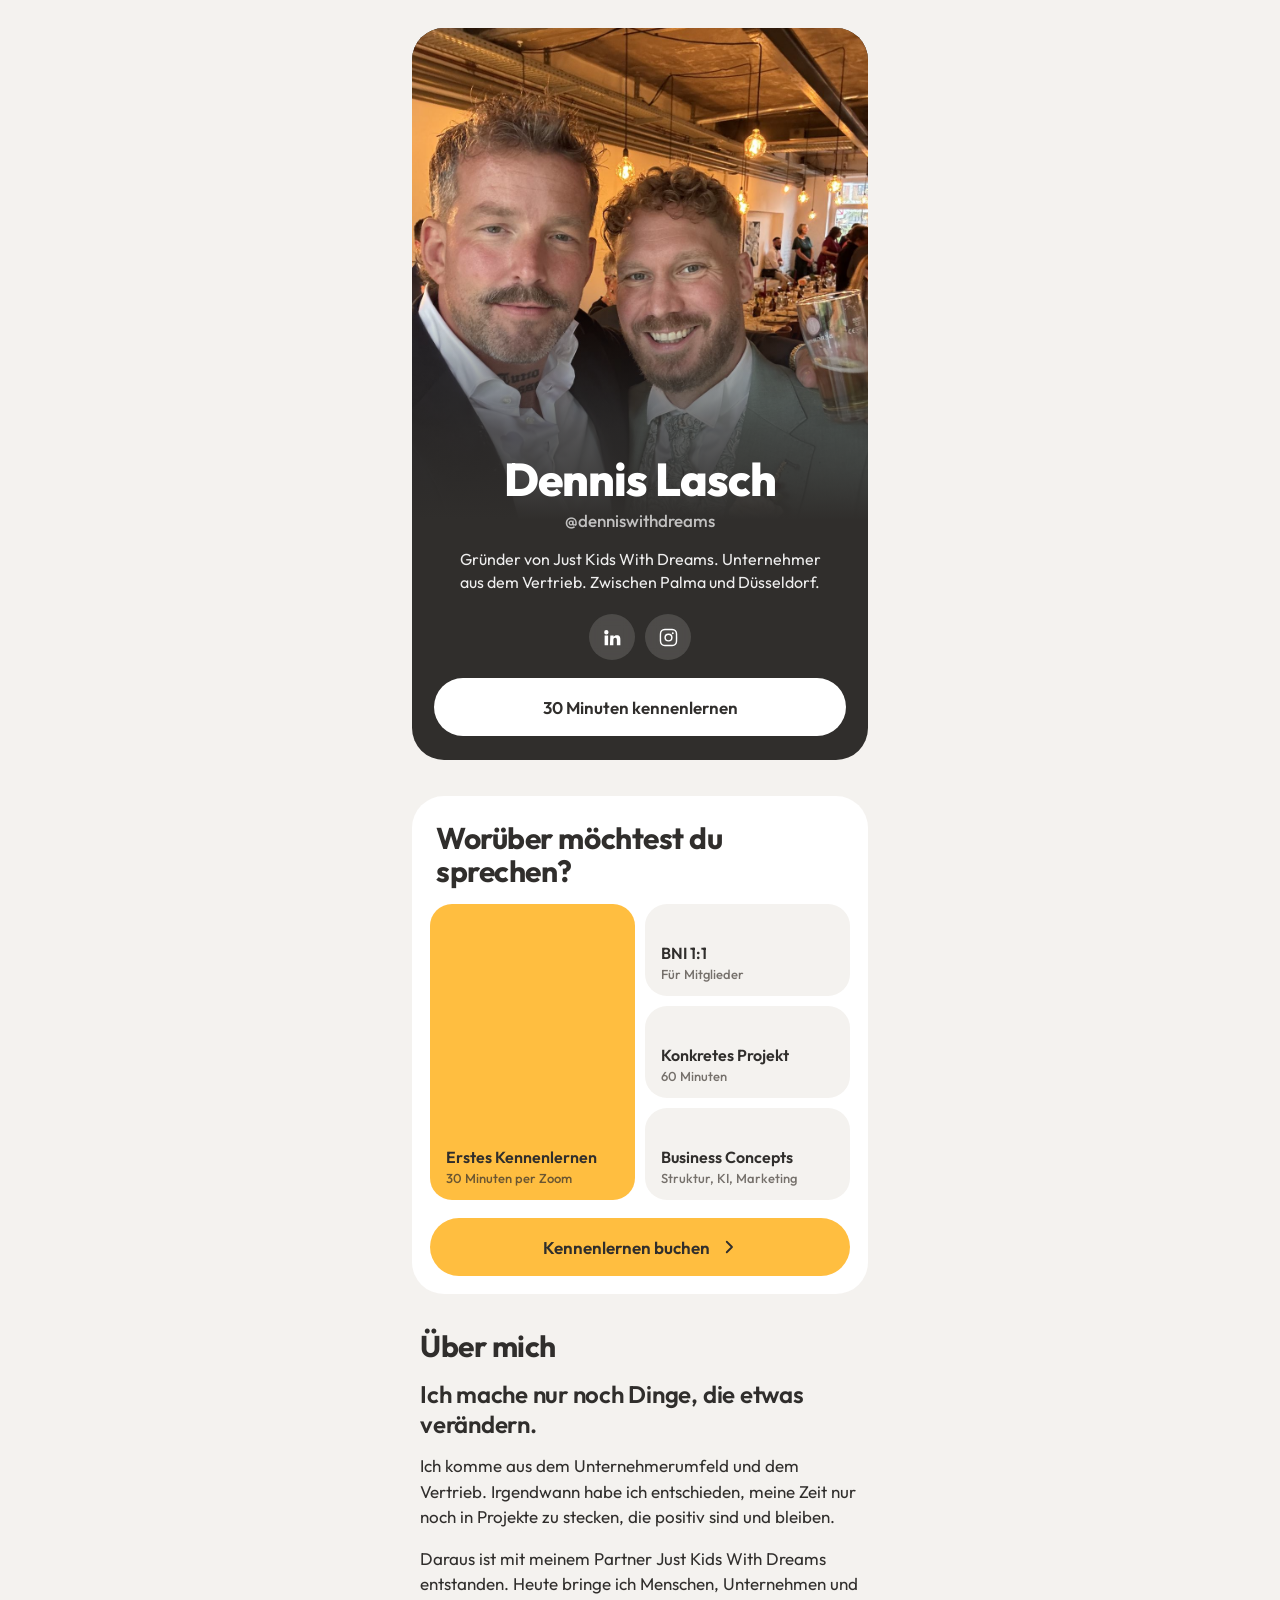
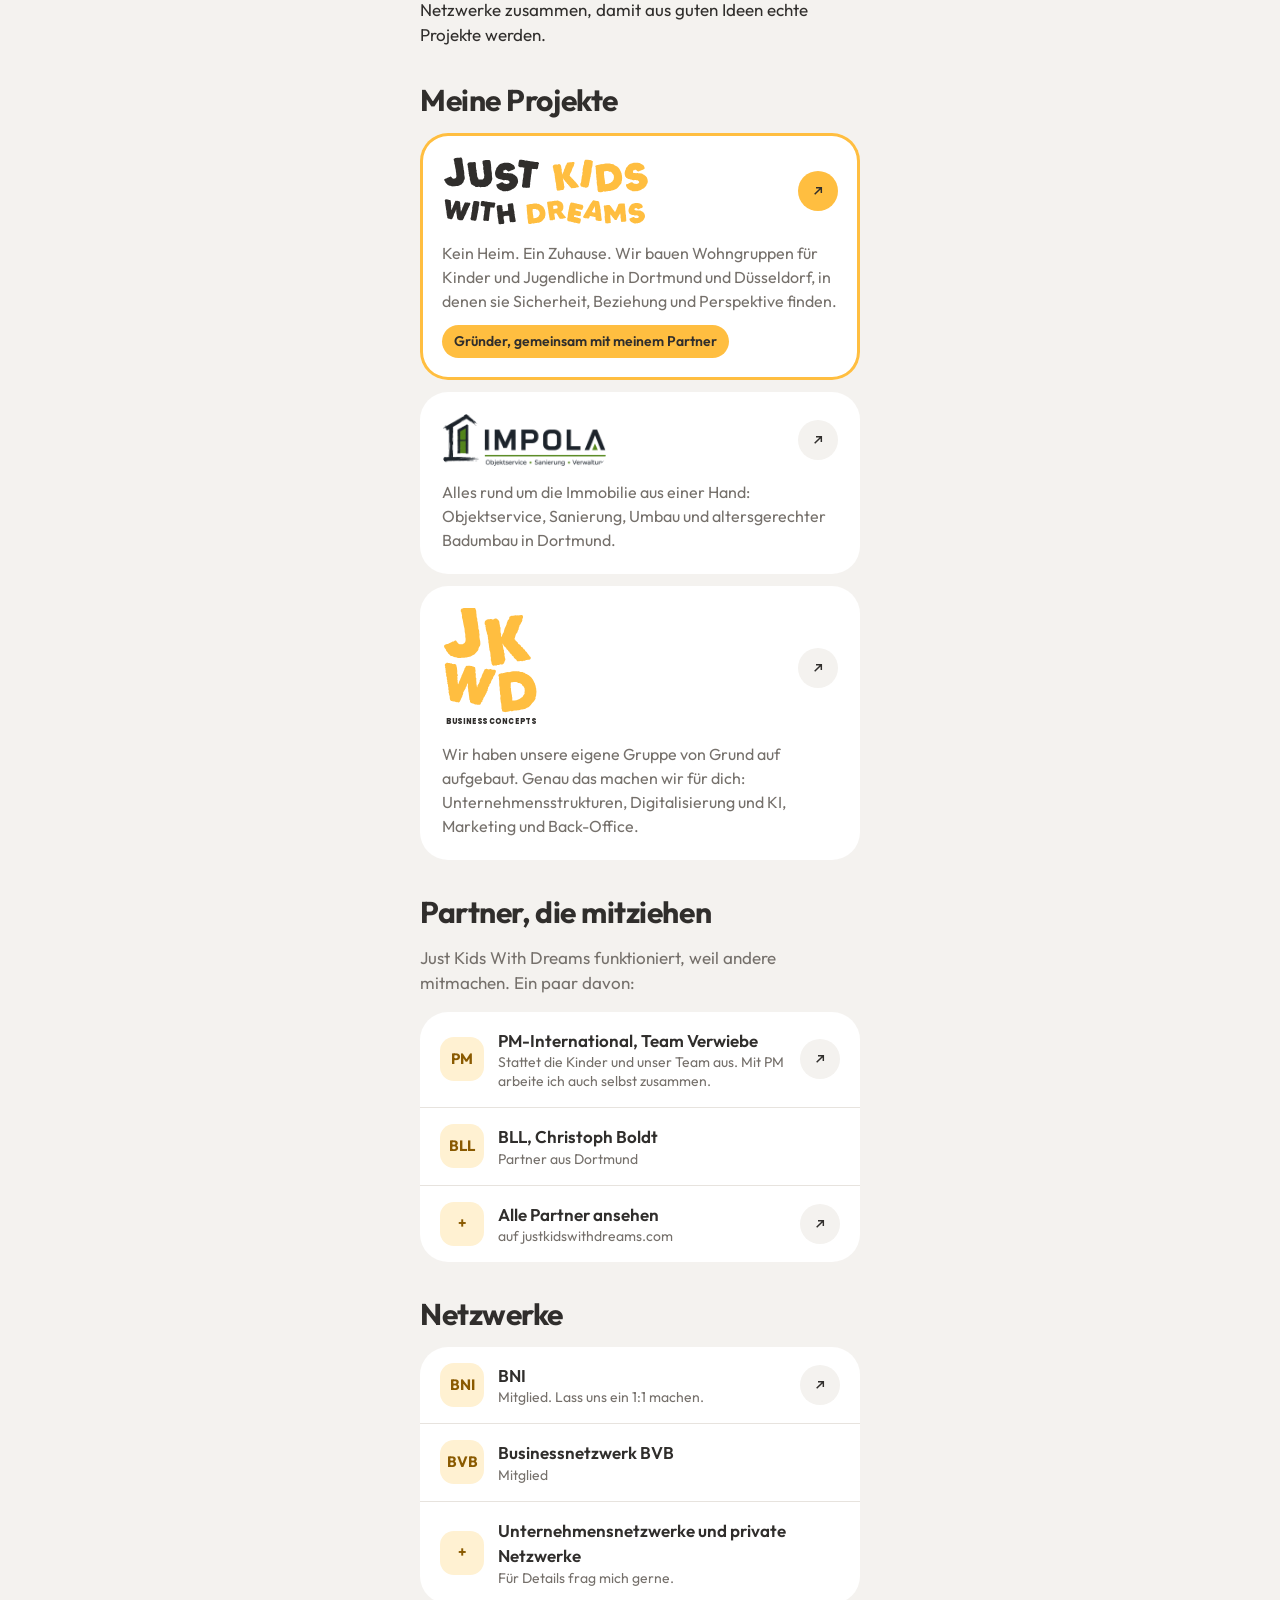
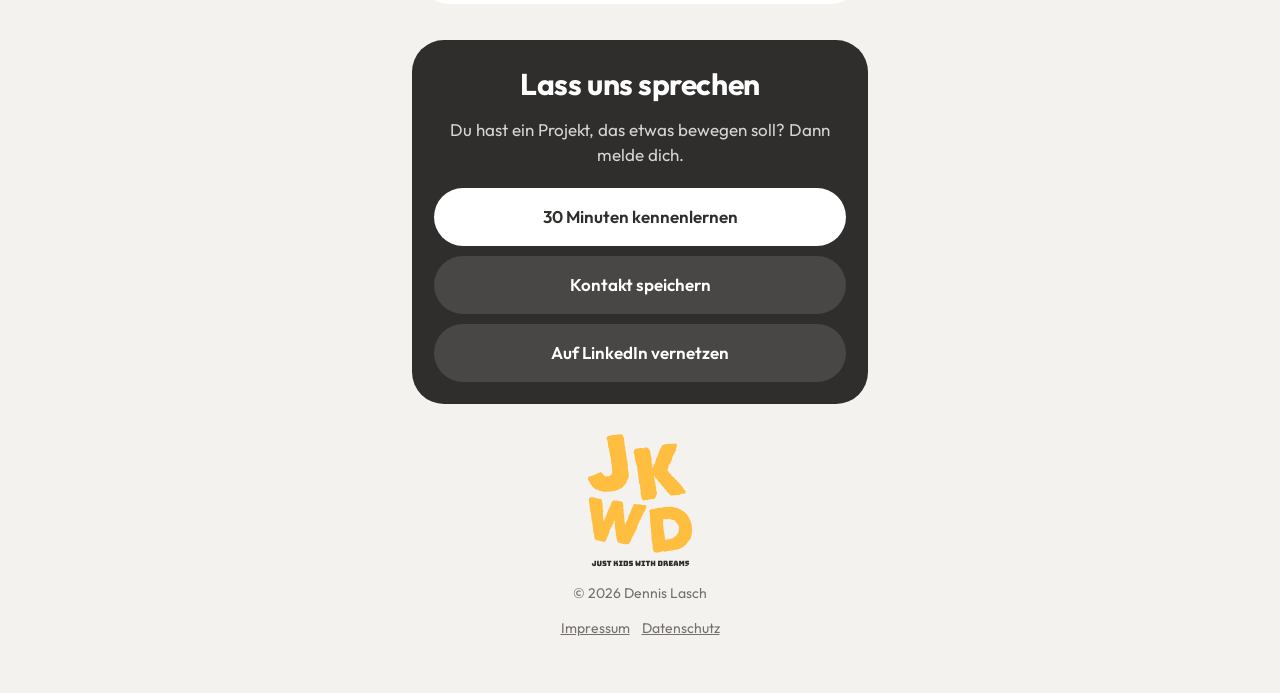
==== commit 1353b224: "Add files via upload" ====
--- a/index.html
+++ b/index.html
@@ -13,136 +13,7 @@
 <meta name="twitter:card" content="summary_large_image">
 <meta name="theme-color" content="#302E2C">
 <link rel="icon" href="data:image/svg+xml,%3Csvg xmlns='http://www.w3.org/2000/svg' viewBox='0 0 100 100'%3E%3Ctext y='.9em' font-size='90'%3E%E2%9A%93%3C/text%3E%3C/svg%3E">
-<style>
-@font-face{font-family:'Outfit';font-style:normal;font-weight:100 900;font-display:swap;src:url([data-uri]) format('woff2')}
-@font-face{font-family:'Poppins';font-style:normal;font-weight:800;font-display:swap;src:url([data-uri]) format('woff2')}
-:root{
-  --green:#FFBE40; --green-deep:#302E2C; --green-soft:#FFF1D2; --accent-ink:#8A5A00;
-  --bg:#F4F2EF; --card:#FFFFFF; --ink:#302E2C; --muted:#75706B; --line:#E7E3DE;
-  --on-green:#302E2C;
-  box-sizing:border-box;
-  padding-top:env(safe-area-inset-top,0px);
-  padding-bottom:env(safe-area-inset-bottom,0px);
-}
-@media (prefers-color-scheme:dark){
-  :root:not([data-theme="light"]){
-    --green:#FFBE40; --green-deep:#262422; --green-soft:#3B3223; --accent-ink:#FFBE40;
-    --bg:#1B1A18; --card:#262422; --ink:#F4F1EC; --muted:#A8A29B; --line:#35322F;
-  }
-}
-:root[data-theme="dark"]{
-  --green:#FFBE40; --green-deep:#262422; --green-soft:#3B3223; --accent-ink:#FFBE40;
-  --bg:#1B1A18; --card:#262422; --ink:#F4F1EC; --muted:#A8A29B; --line:#35322F;
-}
-*,*::before,*::after{box-sizing:border-box}
-html{scroll-padding-top:env(safe-area-inset-top,0px);-webkit-text-size-adjust:100%}
-body{margin:0;overflow-x:hidden;background:var(--bg);color:var(--ink);font-family:"Outfit",system-ui,-apple-system,"Segoe UI",Roboto,sans-serif;font-size:17px;line-height:1.5}
-img{max-width:100%;display:block}
-a{color:inherit}
-:focus-visible{outline:3px solid var(--green);outline-offset:3px;border-radius:12px}
-
-/* Fortschrittslinie wie im Onboarding-Design */
-.progress{position:fixed;top:0;left:0;right:0;height:calc(3px + env(safe-area-inset-top,0px));padding-top:env(safe-area-inset-top,0px);z-index:10;pointer-events:none}
-.progress span{display:block;height:3px;width:0;background:var(--green);border-radius:0 3px 3px 0}
-
-.page{max-width:480px;margin:0 auto;padding:12px 12px 40px}
-
-/* Hero wie link.me */
-.hero{position:relative;border-radius:32px;overflow:hidden;background:#302E2C}
-.hero-photo{position:relative}
-.hero-photo img{width:100%;aspect-ratio:1/1.08;object-fit:cover;object-position:50% 18%}
-.hero-photo::after{content:"";position:absolute;inset:0;background:linear-gradient(180deg,rgba(48,46,44,0) 55%,rgba(48,46,44,.75) 82%,#302E2C 100%)}
-.hero-text{position:relative;z-index:1;margin-top:-64px;padding:0 22px 24px;color:#fff;text-align:center}
-.hero h1{font-size:clamp(36px,11vw,46px);line-height:1;font-weight:800;letter-spacing:-.02em;margin:0}
-.handle{margin:6px 0 14px;color:rgba(255,255,255,.7);font-weight:500}
-.bio{margin:0 auto 20px;max-width:34ch;font-size:16px;line-height:1.45;color:rgba(255,255,255,.92)}
-.socials{display:flex;justify-content:center;gap:10px;margin-bottom:18px}
-.socials a{width:46px;height:46px;border-radius:50%;background:rgba(255,255,255,.14);display:grid;place-items:center;color:#fff;backdrop-filter:blur(6px);-webkit-backdrop-filter:blur(6px)}
-.socials svg{width:21px;height:21px;fill:currentColor}
-
-.btn{display:flex;align-items:center;justify-content:center;gap:10px;min-height:58px;padding:0 24px;border-radius:999px;font-weight:600;font-size:17px;text-decoration:none;border:0;cursor:pointer;font-family:inherit}
-.btn-white{background:#fff;color:var(--green-deep)}
-.btn-green{background:var(--green);color:var(--on-green)}
-.btn svg{width:18px;height:18px;flex:none}
-
-/* Sektionen */
-section{margin-top:36px;padding:0 8px}
-h2{font-size:30px;line-height:1.1;font-weight:700;letter-spacing:-.015em;margin:0 0 16px}
-.lead{margin:0 0 16px;color:var(--ink)}
-.muted{color:var(--muted)}
-
-/* Auswahl-Kacheln wie "What are your expectations?" */
-.chooser{background:var(--card);border-radius:32px;padding:26px 18px 18px;margin:36px 0 0}
-.chooser h2{padding:0 6px}
-.chips{display:grid;grid-template-columns:1fr 1fr;gap:10px;margin:0 0 18px;border:0;padding:0}
-.chips legend{position:absolute;width:1px;height:1px;overflow:hidden;clip:rect(0 0 0 0)}
-.chip{position:relative}
-.chip input{position:absolute;opacity:0;inset:0;margin:0;cursor:pointer}
-.chip label{display:flex;flex-direction:column;justify-content:flex-end;min-height:92px;padding:14px 16px;border-radius:22px;background:var(--bg);font-weight:600;font-size:16px;line-height:1.2;cursor:pointer;transition:background .2s,color .2s}
-.chip label small{display:block;font-weight:500;font-size:13px;margin-top:4px;color:var(--muted);transition:color .2s}
-.chip.tall{grid-row:span 3}
-.chip.tall label{height:100%;min-height:296px}
-.chip input:checked + label{background:var(--green);color:var(--on-green)}
-.chip input:checked + label small{color:rgba(48,46,44,.72)}
-.chip input:focus-visible + label{outline:3px solid var(--green);outline-offset:3px}
-
-/* Projekte */
-.projects{display:grid;gap:12px}
-.project{display:block;text-decoration:none;background:var(--card);border-radius:28px;padding:22px}
-.project.feature{background:var(--card);color:var(--ink);box-shadow:inset 0 0 0 3px var(--green)}
-.project-head{display:flex;align-items:center;justify-content:space-between;gap:12px;margin-bottom:14px}
-.logo{min-height:44px;display:flex;align-items:center}
-.logo img{height:52px;width:auto;border-radius:12px}
-.logo img.lg{height:72px}
-.logo .bc-logo{height:120px;width:auto;display:block;border-radius:12px}
-.sign{display:block;width:110px;margin:0 auto 10px;border-radius:18px}
-@media (prefers-color-scheme:dark){:root:not([data-theme="light"]) .logo .bc-logo,:root:not([data-theme="light"]) .logo img,:root:not([data-theme="light"]) .sign{background:#fff;padding:8px 10px}}
-:root[data-theme="dark"] .logo .bc-logo,:root[data-theme="dark"] .logo img,:root[data-theme="dark"] .sign{background:#fff;padding:8px 10px}
-.wordmark{font-weight:800;font-size:22px;letter-spacing:-.01em}
-.go{width:40px;height:40px;border-radius:50%;display:grid;place-items:center;background:var(--bg);flex:none}
-.feature .go{background:var(--green);color:var(--on-green)}
-.go svg{width:16px;height:16px;fill:none;stroke:currentColor;stroke-width:2.2}
-.project h3{font-size:21px;margin:0 0 6px;font-weight:700}
-.project p{margin:0;font-size:16px}
-.feature p{color:var(--muted)}
-.project .role{font-size:14px;font-weight:600;margin-top:12px;color:var(--muted)}
-.feature .role{display:inline-block;background:var(--green);color:var(--on-green);padding:6px 12px;border-radius:999px}
-
-/* Partner & Netzwerke als Liste */
-.list{background:var(--card);border-radius:28px;overflow:hidden}
-.row{display:flex;align-items:center;gap:14px;padding:16px 20px;border-top:1px solid var(--line);text-decoration:none}
-.row:first-child{border-top:0}
-.row .ic{width:44px;height:44px;border-radius:14px;background:var(--green-soft);color:var(--accent-ink);display:grid;place-items:center;font-weight:700;font-size:15px;flex:none}
-.row b{display:block;font-weight:600}
-.row span.sub{display:block;font-size:14px;color:var(--muted);line-height:1.35}
-.row .go{margin-left:auto}
-
-.quote{font-size:24px;line-height:1.25;font-weight:600;letter-spacing:-.01em;margin:0 0 14px}
-
-/* Privat */
-.private{background:var(--card);border-radius:32px;overflow:hidden}
-.private a.photo{display:block;cursor:default}
-.private img{width:100%;aspect-ratio:4/5;object-fit:cover}
-.private .txt{padding:22px}
-.facts{display:flex;flex-wrap:wrap;gap:8px;margin-top:14px;padding:0;list-style:none}
-.facts li{background:var(--bg);border-radius:999px;padding:8px 14px;font-size:15px;font-weight:500}
-
-.final{margin-top:36px;background:var(--green-deep);color:#fff;border-radius:32px;padding:28px 22px 22px;text-align:center}
-.final h2{color:#fff}
-.final p{color:rgba(255,255,255,.8);margin:0 0 20px}
-.final .btn+.btn{margin-top:10px}
-.btn-ghost{background:rgba(255,255,255,.12);color:#fff}
-
-footer{text-align:center;font-size:14px;color:var(--muted);margin-top:28px}
-footer a{color:var(--muted)}
-
-@media (min-width:720px){
-  .page{padding-top:28px}
-}
-@media (prefers-reduced-motion:reduce){
-  *{transition:none!important}
-}
-</style>
+<link rel="stylesheet" href="assets/css/style.css">
 </head>
 <body>
 <div class="progress" aria-hidden="true"><span id="bar"></span></div>
@@ -150,7 +21,7 @@
 <main class="page">
 
   <header class="hero">
-    <div class="hero-photo"><img src="[data-uri]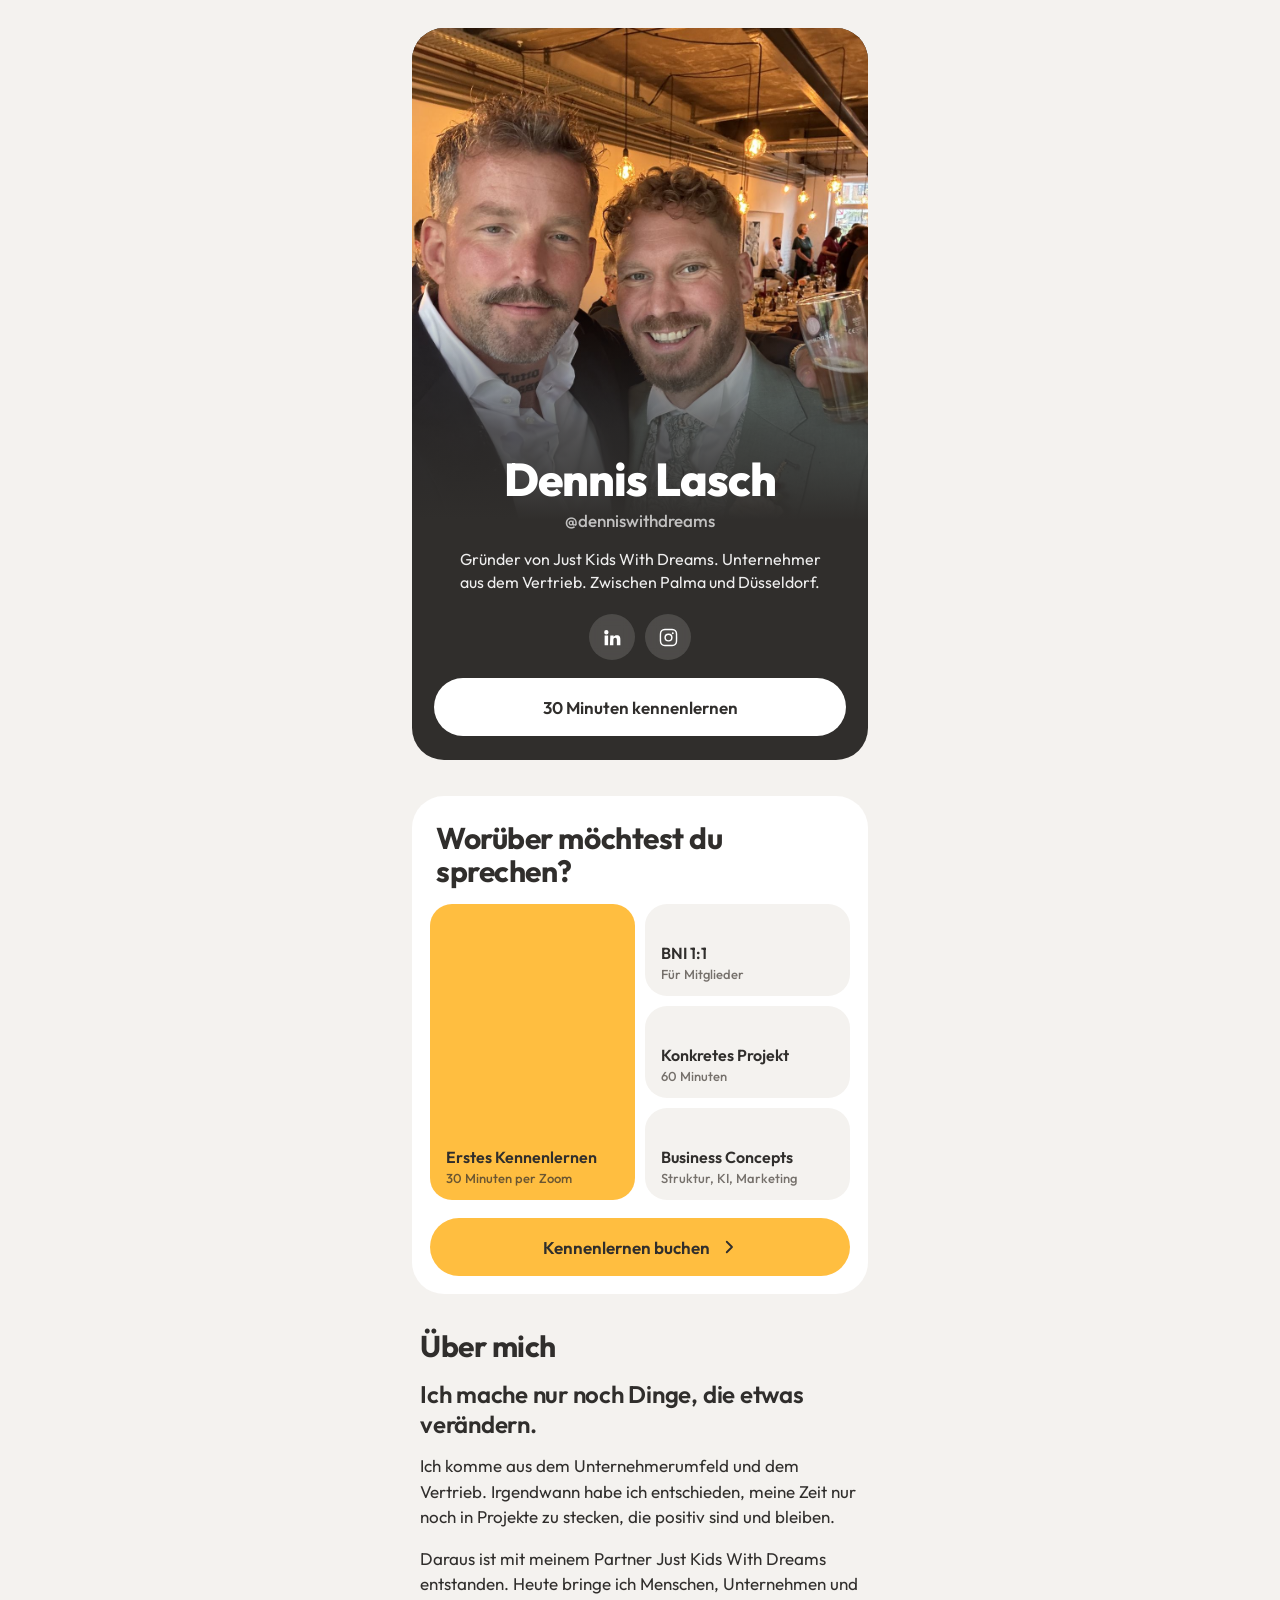
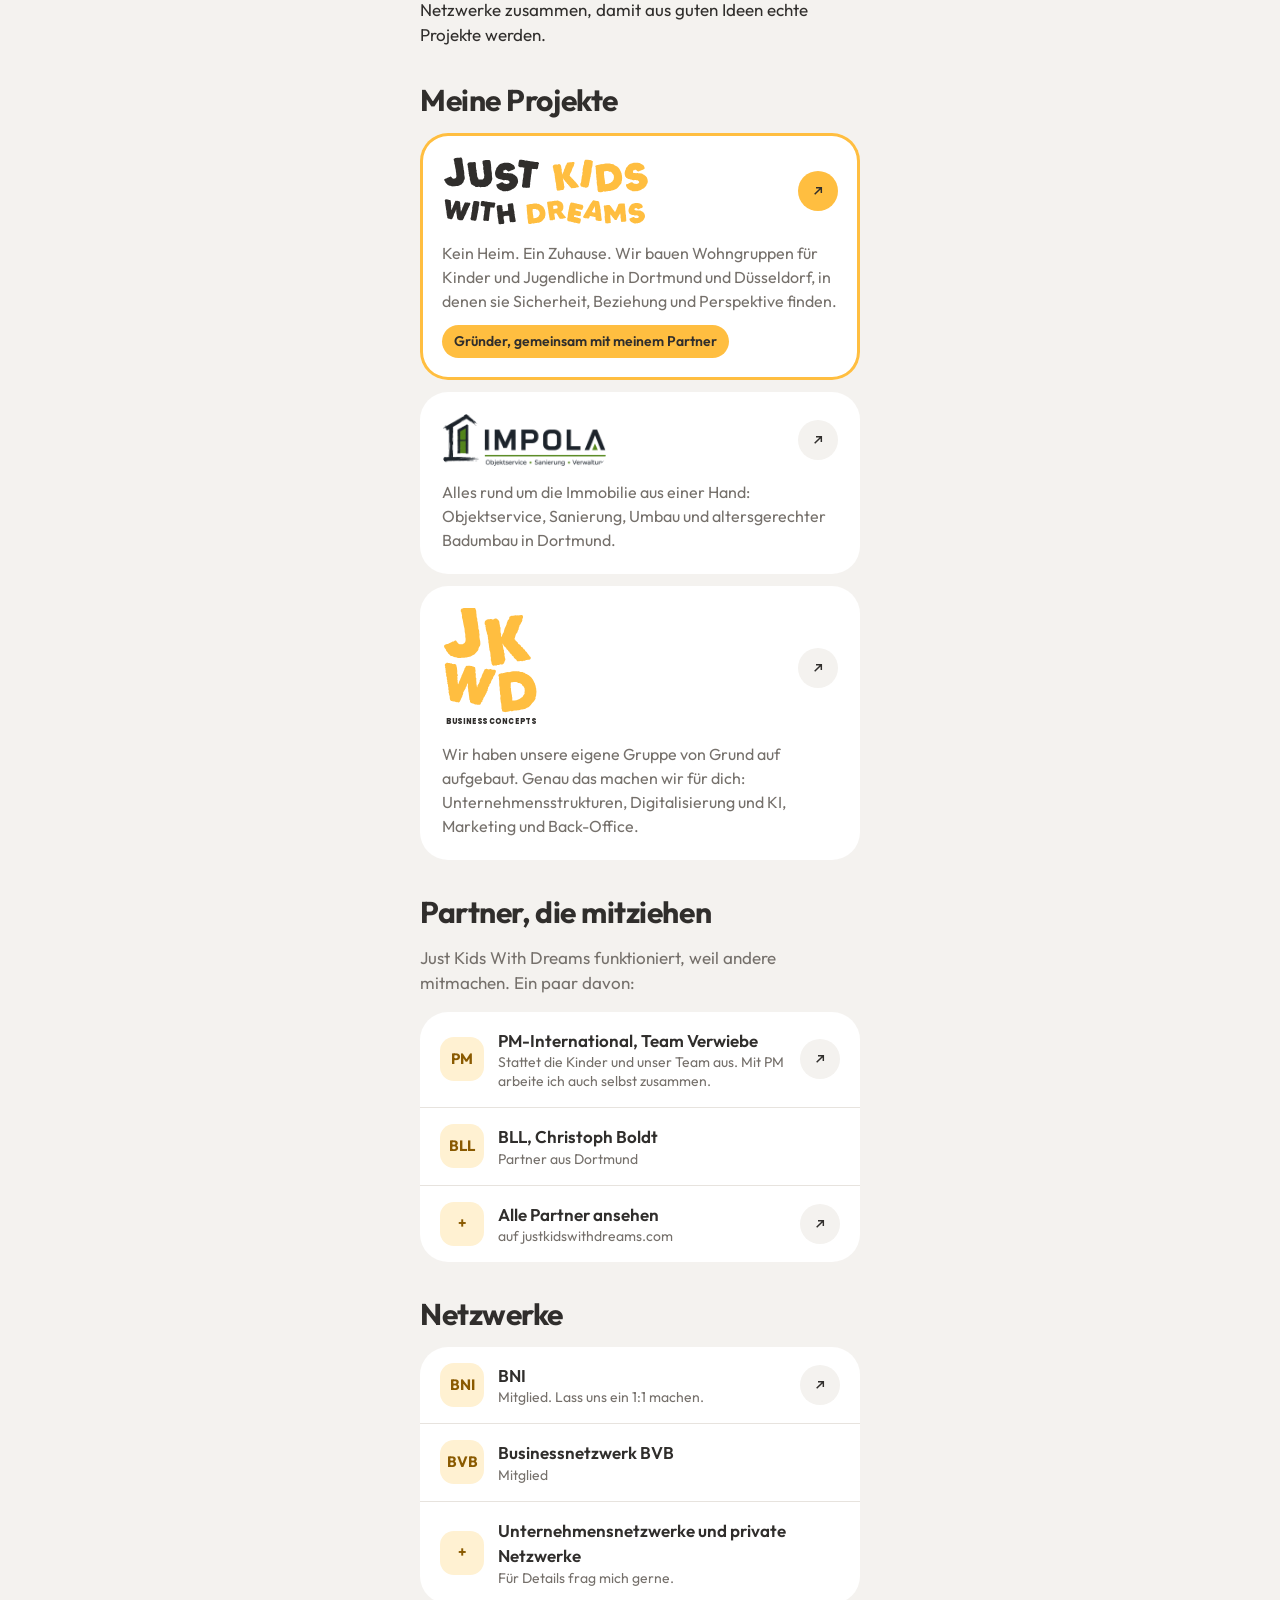
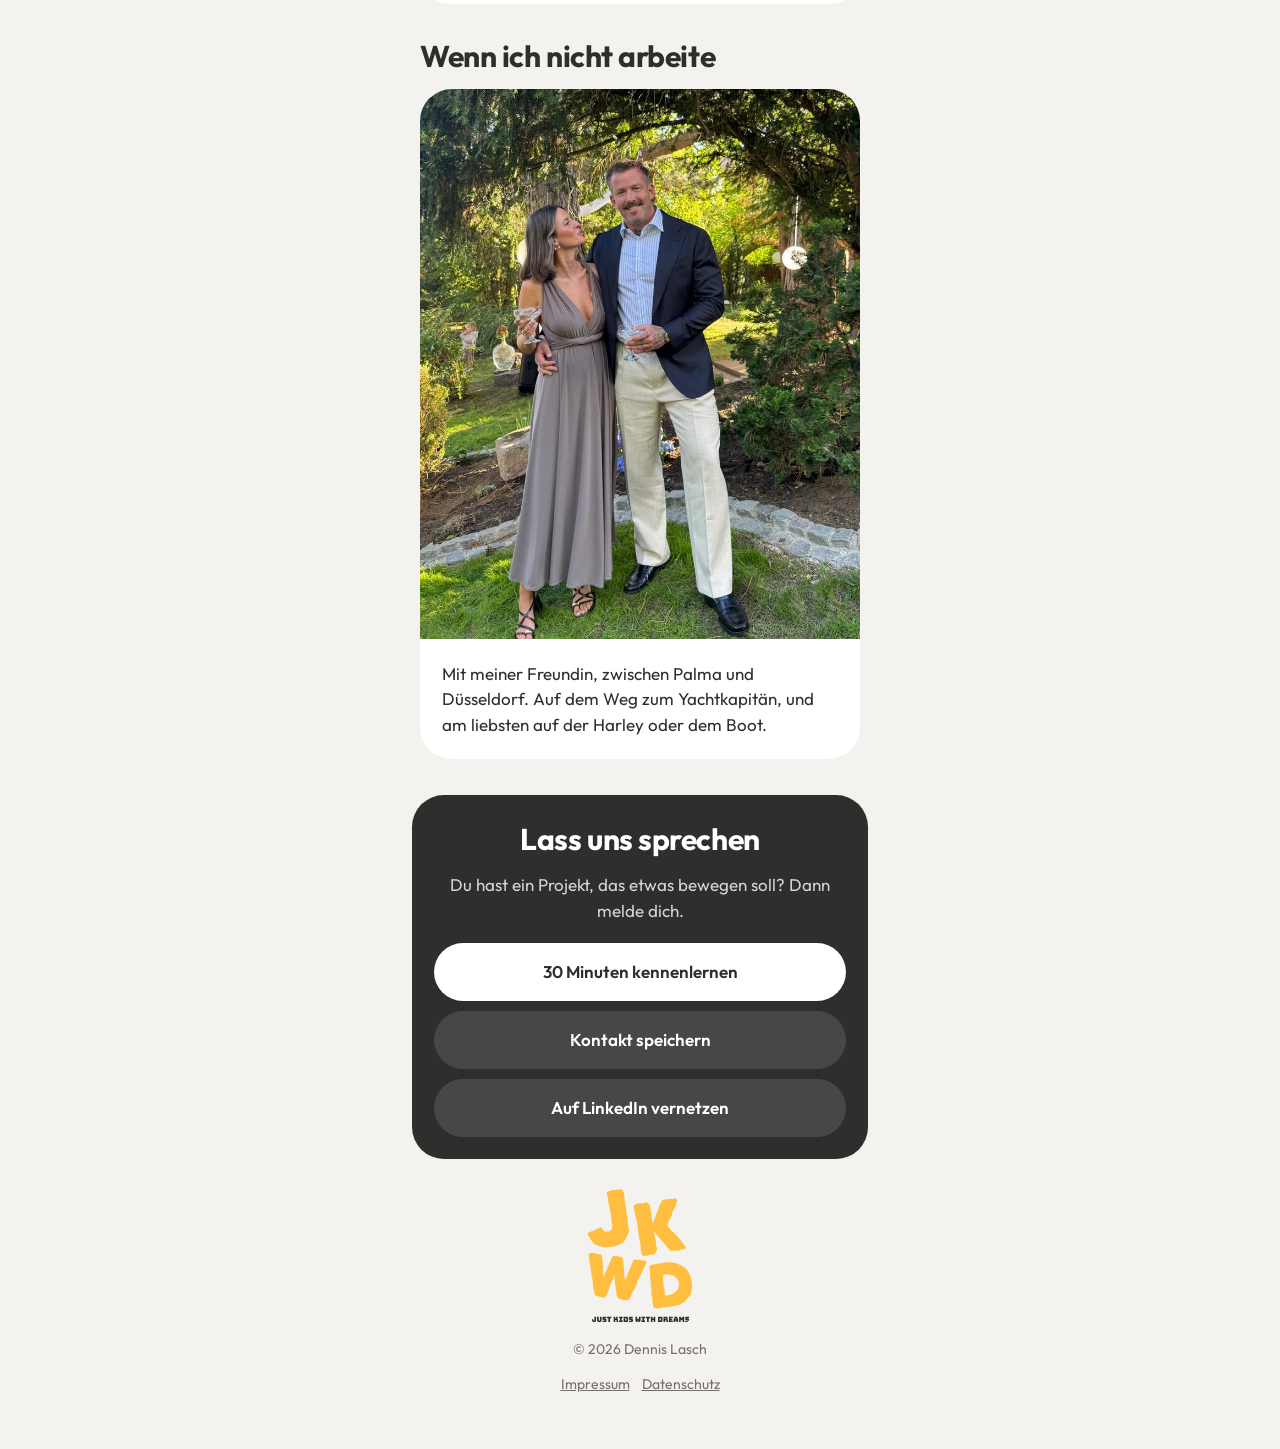
==== commit 70e5e952: "Add files via upload" ====
--- a/index.html
+++ b/index.html
@@ -141,6 +141,18 @@
   </section>
 
 
+  <section id="privat">
+    <h2>Wenn ich nicht arbeite</h2>
+    <div class="private">
+      <a class="photo" href="https://scheduler.zoom.us/jkwd-dennis-lasch/dennis-privat" target="_blank" rel="noopener" tabindex="-1" aria-hidden="true">
+        <img src="assets/img/privat.jpg" alt="" loading="lazy">
+      </a>
+      <div class="txt">
+        <p class="lead" style="margin:0">Mit meiner Freundin, zwischen Palma und Düsseldorf. Auf dem Weg zum Yachtkapitän, und am liebsten auf der Harley oder dem Boot.</p>
+      </div>
+    </div>
+  </section>
+
   <div class="final">
     <h2>Lass uns sprechen</h2>
     <p>Du hast ein Projekt, das etwas bewegen soll? Dann melde dich.</p>
@@ -150,7 +162,7 @@
   </div>
 
   <footer>
-    <a class="sign-link" href="https://scheduler.zoom.us/jkwd-dennis-lasch/dennis-privat" target="_blank" rel="noopener" tabindex="-1"><img class="sign" src="assets/logo/jkwd-vertikal.svg" alt="JKWD – Just Kids With Dreams"></a>
+    <img class="sign" src="assets/logo/jkwd-vertikal.svg" alt="JKWD – Just Kids With Dreams">
     <p>© 2026 Dennis Lasch</p>
     <p><a href="impressum/">Impressum</a> &nbsp;&nbsp; <a href="datenschutz/">Datenschutz</a></p>
   </footer>
--- a/assets/css/style.css
+++ b/assets/css/style.css
@@ -79,9 +79,6 @@
 .logo img{height:52px;width:auto;border-radius:12px}
 .logo img.lg{height:72px}
 .logo .bc-logo{height:120px;width:auto;display:block;border-radius:12px}
-.sign-link{display:block;width:110px;margin:0 auto 10px;cursor:default}
-.sign-link:focus{outline:none}
-.sign-link .sign{margin:0}
 .sign{display:block;width:110px;margin:0 auto 10px;border-radius:18px}
 @media (prefers-color-scheme:dark){:root:not([data-theme="light"]) .logo .bc-logo,:root:not([data-theme="light"]) .logo img,:root:not([data-theme="light"]) .sign{background:#fff;padding:8px 10px}}
 :root[data-theme="dark"] .logo .bc-logo,:root[data-theme="dark"] .logo img,:root[data-theme="dark"] .sign{background:#fff;padding:8px 10px}
@@ -106,6 +103,14 @@
 
 .quote{font-size:24px;line-height:1.25;font-weight:600;letter-spacing:-.01em;margin:0 0 14px}
 
+
+/* Privat */
+.private{background:var(--card);border-radius:32px;overflow:hidden}
+.private a.photo{display:block;cursor:default}
+.private img{width:100%;aspect-ratio:4/5;object-fit:cover}
+.private .txt{padding:22px}
+.facts{display:flex;flex-wrap:wrap;gap:8px;margin-top:14px;padding:0;list-style:none}
+.facts li{background:var(--bg);border-radius:999px;padding:8px 14px;font-size:15px;font-weight:500}
 
 .final{margin-top:36px;background:var(--green-deep);color:#fff;border-radius:32px;padding:28px 22px 22px;text-align:center}
 .final h2{color:#fff}
